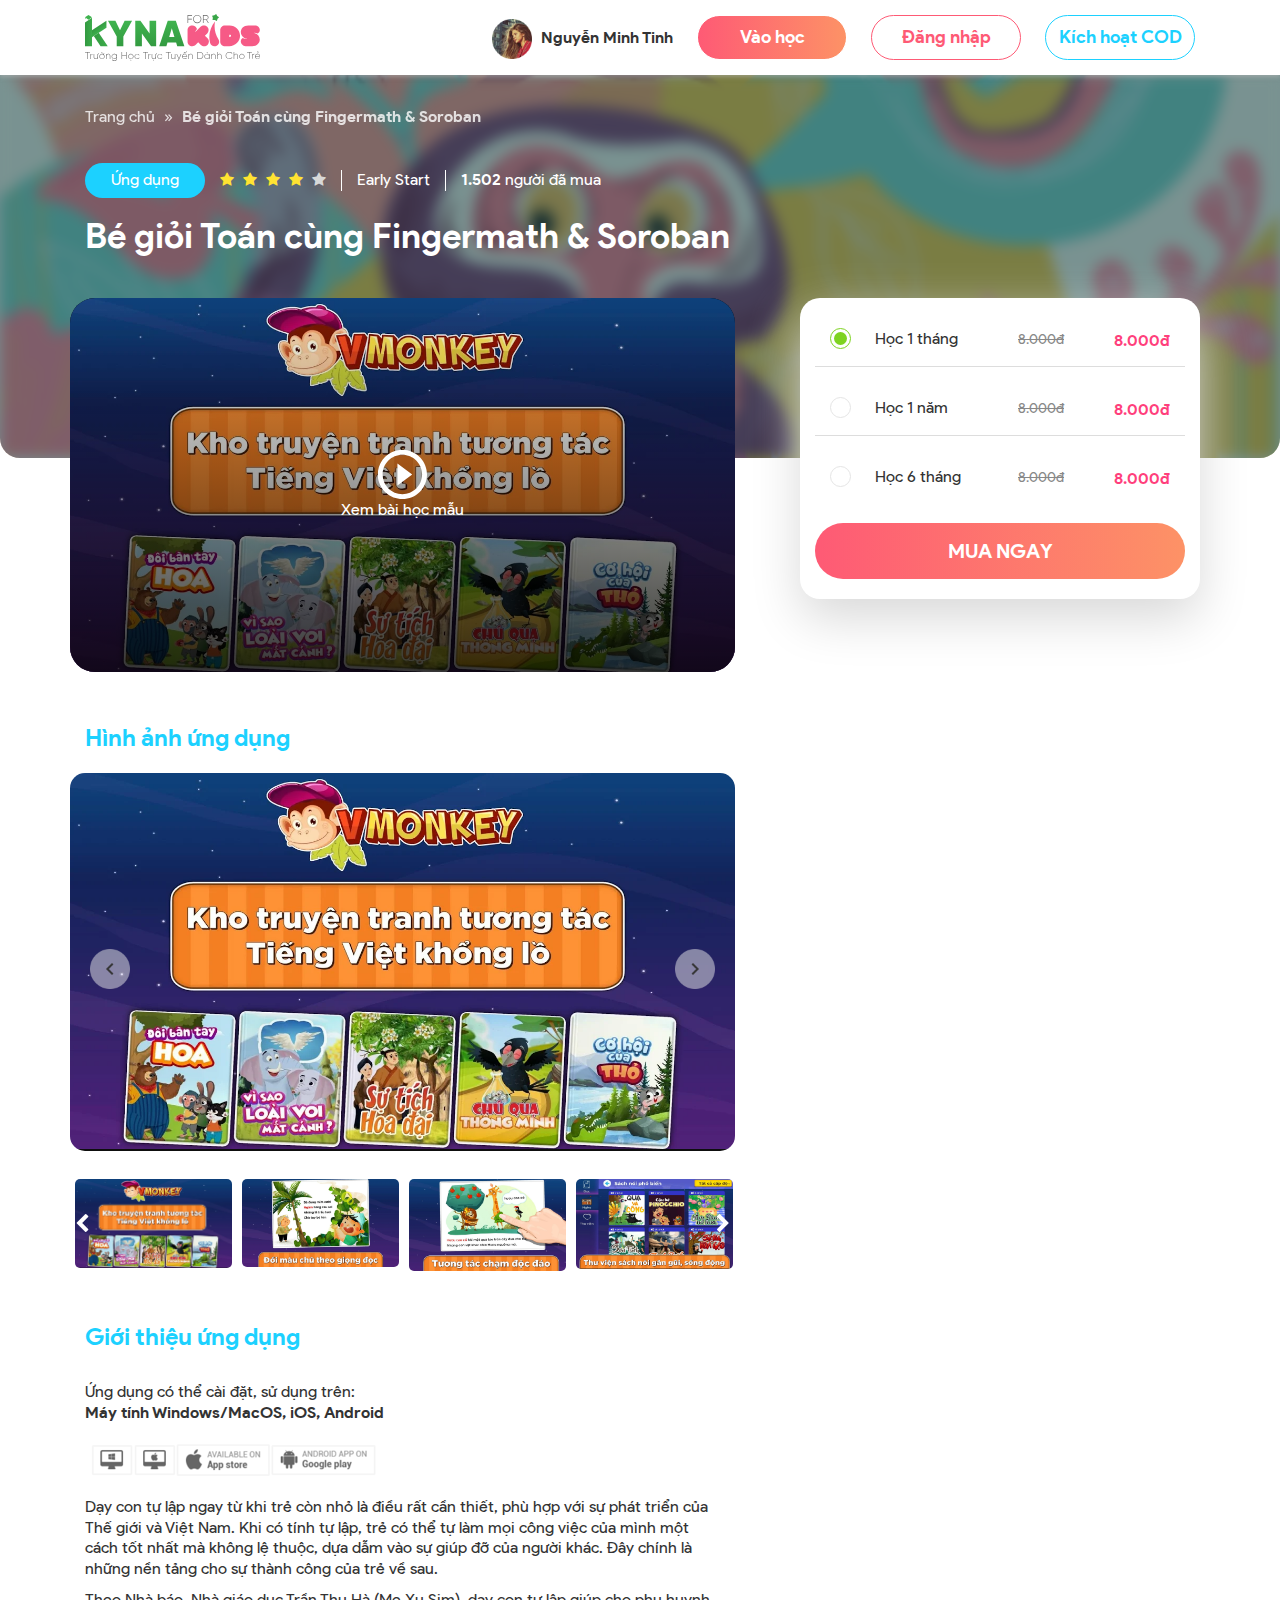
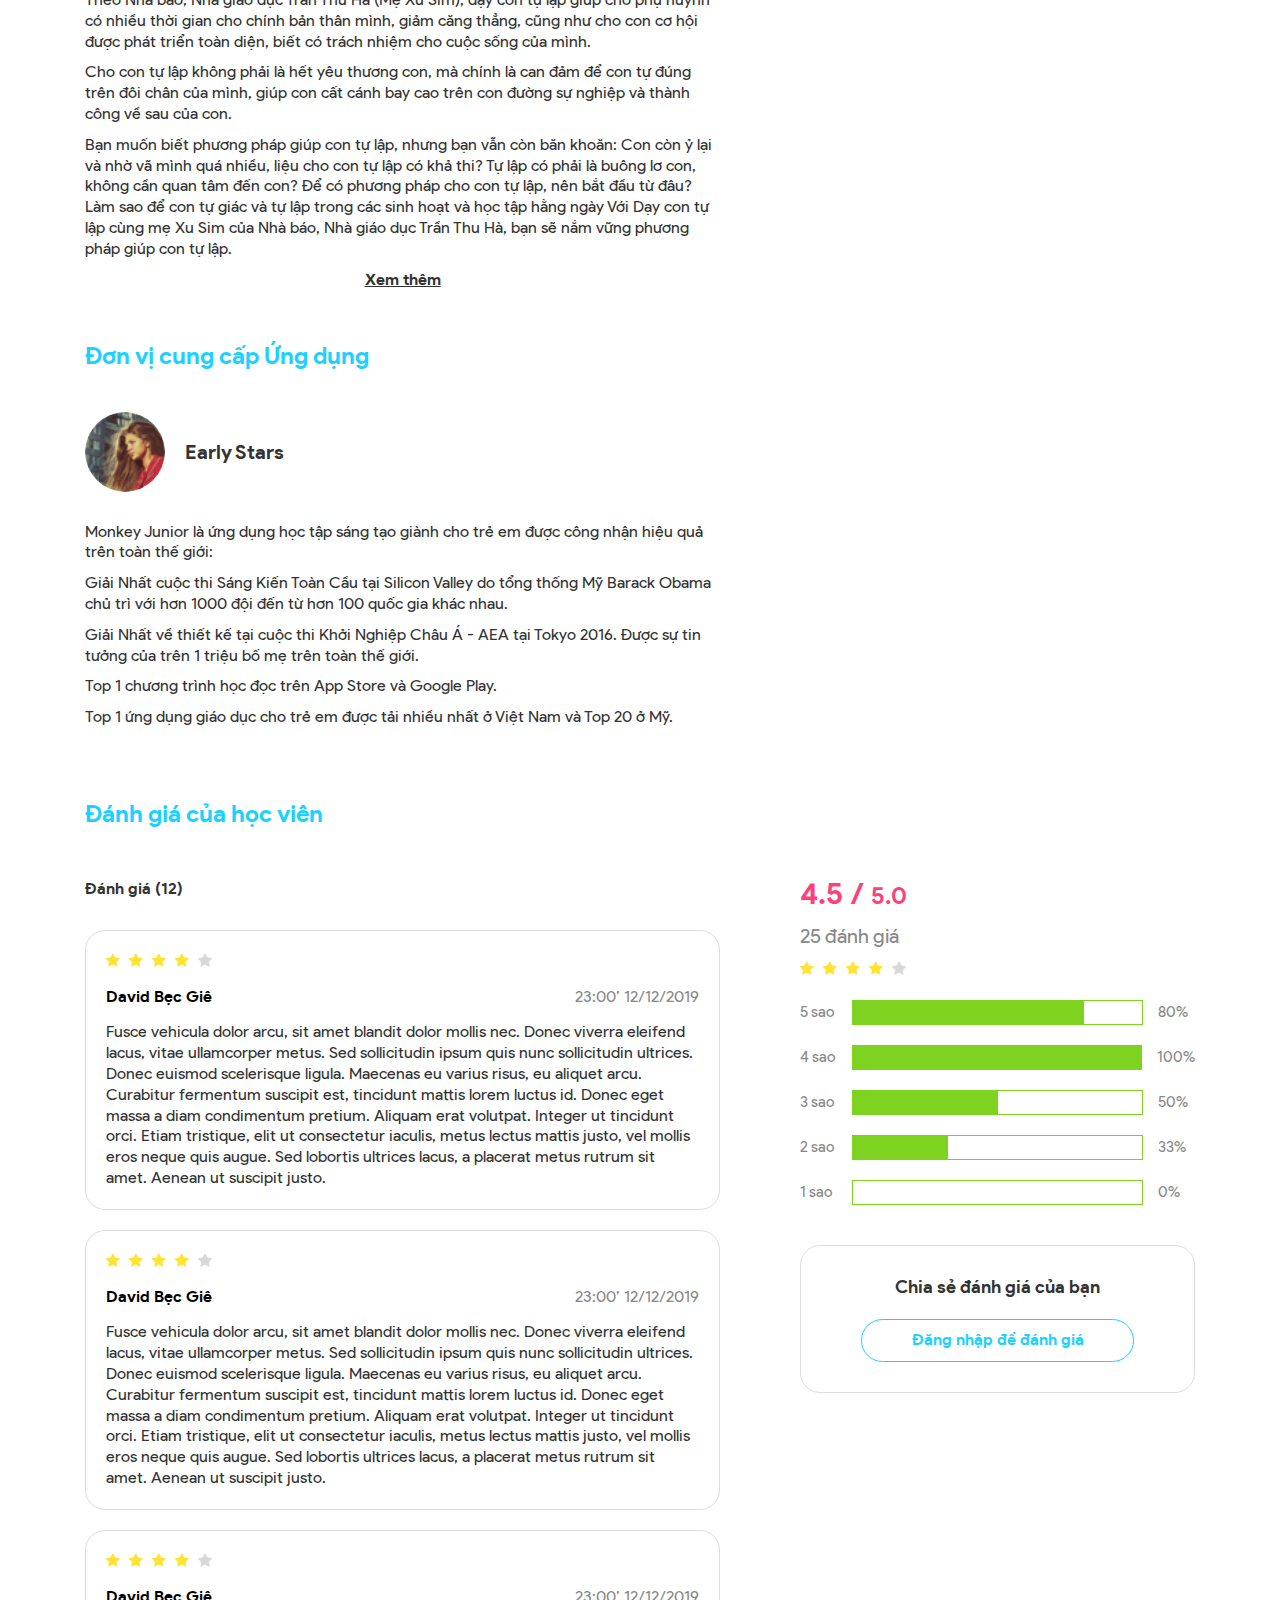
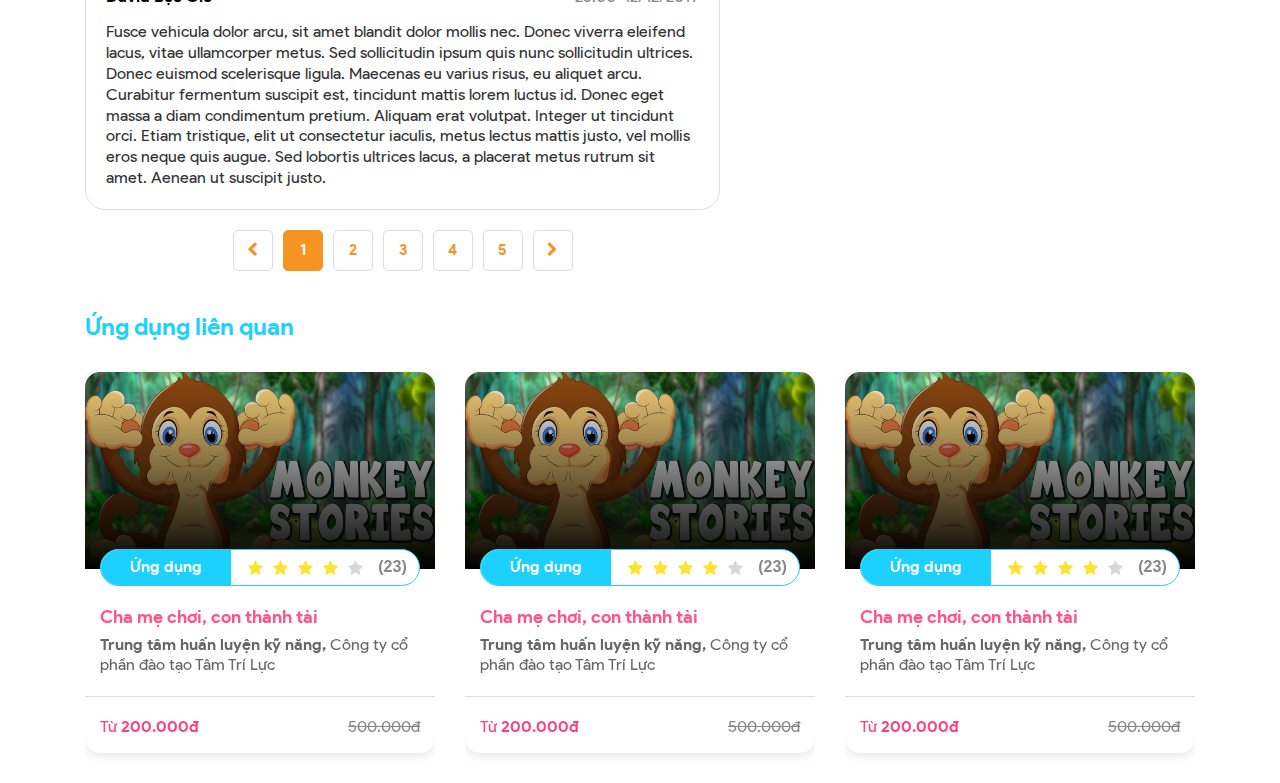
==== layout/shop-details.html @ 1cc9f903 "add project chame.kynaforkids.vn" ====
<!DOCTYPE html>
<html>
<head>
    <meta charset="UTF-8">
    <meta name="viewport" content="width=device-width, initial-scale=1.0">
    <title>Shop Details</title>
    <link rel="stylesheet" href="../css/bootstrap.min.css">
    <link rel="stylesheet" href="../css/font-awesome.css">
    <link rel="stylesheet" href="../css/slick.css">
    <link rel="stylesheet" href="../css/main.css">
</head>

<body>
    <header id="header">
        <div class="container">
            <div class="wrapper">
                <div class="logo">
                    <a href="/" class="d-inline-block">
                        <img class="img-fluid" src="../images/logo.svg" alt="">
                    </a>
                    <div class="lines control-menu-mb d-sm-none">
                        <div class="d-inline-block text">Tuỳ chọn</div>
                        <div>
                            <span class="lines__first"></span>
                            <span class="lines__second"></span>
                            <span class="lines__last"></span>
                        </div>
                    </div>
                </div>
                <div class="menu">
                    <ul>
                        <li>
                            <img style="margin-right: 5px;width: 40px" class="d-inline-block" src="../images/avatar.png" alt="">
                            <span style="font-weight: 700;">Nguyễn Minh Tinh</span>
                        </li>
                        <li>
                            <a class="register-btn" href="#"><img class="d-lg-none" src="../images/icon-vao-hoc.svg" alt="">Vào học</a>
                        </li>
                        <li>
                            <a class="login-btn" href="#"><img class="d-lg-none" src="../images/key.svg" alt="">Đăng nhập</a>
                        </li>
                        <li>
                            <a class="active-btn" href="#"><img class="d-lg-none" src="../images/log-in.svg" alt="">Kích hoạt COD</a>
                        </li>
                    </ul>
                </div>
            </div>
        </div>
    </header>
    <main id="shop-details-page">
        <section id="banner">
            <img class="img-fluid w-100 img-banner d-none d-lg-block" src="../images/monkey-banner.png" alt="">
            <div class="container">
                <div class="breadcrumb-line">
                    <a href="/">Trang chủ</a>
                    <span class="icon">»</span>
                    <b>Bé giỏi Toán cùng Fingermath & Soroban</b>
                </div>
                <div class="name d-none d-lg-flex">
                    <div class="tag">Ứng dụng</div>
                    <div class="stars">
                        <i class="fa fa-star" aria-hidden="true"></i>
                        <i class="fa fa-star" aria-hidden="true"></i>
                        <i class="fa fa-star" aria-hidden="true"></i>
                        <i class="fa fa-star" aria-hidden="true"></i>
                        <i class="fa fa-star disable-active" aria-hidden="true"></i>
                    </div>
                    <span class="author">Early Start</span>
                    <span class="amount-buy"><b>1.502</b> người đã mua</span>

                </div>
                <h1 class="d-none d-lg-block">Bé giỏi Toán cùng Fingermath & Soroban</h1>
            </div>
        </section>
        <section id="video">
            <div class="container">
                <div class="row">
                    <div class="col-lg-6 col-xl-7">
                        <div class="video">
                            <div class="wrapper-video">
                                <a class="link-video" href="https://www.youtube.com/embed/fdUUS9_5-eM?ecver=2&autoplay=1">
                                    <span class="wrapper-button">
                                        <img style="width: 50px;" src="../images/icon-play-yotube.svg" alt="">
                                        <span style="width: 100%;display: block">Xem bài học mẫu</span>
                                    </span>
                                    <span class="img">
                                        <img class="img-thumb img-fluid w-100" src="../images/slider-1.png" alt="">
                                    </span>
                                </a>
                                <div class="show-video"></div>
                            </div>
                            <div class="description d-lg-none">
                                <div class="stars">
                                    <i class="fa fa-star" aria-hidden="true"></i>
                                    <i class="fa fa-star" aria-hidden="true"></i>
                                    <i class="fa fa-star" aria-hidden="true"></i>
                                    <i class="fa fa-star" aria-hidden="true"></i>
                                    <i class="fa fa-star disable-active" aria-hidden="true"></i>
                                </div>
                                <span class="author">Early Start</span>
                                <span style="color: #333333;"><b>1.502</b> người đã mua</span>
                                <h1>Kể chuyện tương tác - VNMonkey</h1>

                            </div>
                        </div>
                    </div>
                    <div class="col-lg-6 col-xl-5">
                        <div class="box-buy-course">
                            <div class="tag d-none d-lg-block">
                                <span class="text">Ứng dụng</span>
                                <span class="amount-buy"><b>1.502</b> người đã mua</span>
                            </div>
                            <h3 class="d-none d-lg-block">Bé giỏi Toán cùng Fingermath & Soroban</h3>
                            <form class="form">
                                <div class="d-lg-none control-show-list-package">
                                    <span>Chọn thời hạn học</span>
                                    <i class="fa fa-chevron-up" aria-hidden="true"></i>
                                </div>
                                <ul>
                                    <li class="is-selected">
                                        <div>
                                            <input type="radio" name="time" id="one-month" checked>
                                            <label for="one-month">Học 1 tháng</label>
                                        </div>
                                        <div class="price">
                                            <div class="origin-price">8.000đ</div>
                                            <div class="promotion-price">8.000đ</div>
                                        </div>
                                    </li>
                                    <li>
                                        <div>
                                            <input type="radio" name="time" id="one-year">
                                            <label for="one-year">Học 1 năm</label>
                                        </div>
                                        <div class="price">
                                            <div class="origin-price">8.000đ</div>
                                            <div class="promotion-price">8.000đ</div>
                                        </div>
                                    </li>
                                    <li>
                                        <div>
                                            <input type="radio" name="time" id="six-month">
                                            <label for="six-month">Học 6 tháng</label>
                                        </div>
                                        <div class="price">
                                            <div class="origin-price">8.000đ</div>
                                            <div class="promotion-price">8.000đ</div>
                                        </div>
                                    </li>
                                </ul>
                                <button>MUA NGAY</button>
                            </form>
                        </div>
                    </div>
                </div>
            </div>
        </section>
        <section class="d-lg-none" id="just-mobile">
            <ul class="d-none">
                <li class="is-selected">
                    <div>
                        <label for="one-month">Học 1 tháng</label>
                    </div>
                    <div class="price">
                        <div class="origin-price">8.000đ</div>
                        <div class="promotion-price">8.000đ</div>
                    </div>
                </li>
                <li>
                    <div>
                        <label for="one-year">Học 1 năm</label>
                    </div>
                    <div class="price">
                        <div class="origin-price">8.000đ</div>
                        <div class="promotion-price">8.000đ</div>
                    </div>
                </li>
                <li>
                    <div>
                        <label for="six-month">Học 6 tháng</label>
                    </div>
                    <div class="price">
                        <div class="origin-price">8.000đ</div>
                        <div class="promotion-price">8.000đ</div>
                    </div>
                </li>
            </ul>
            <form class="form">
                <ul>
                    <li class="is-selected">
                        <div>
                            <input type="radio" name="time" id="one-month-mb" checked>
                            <label for="one-month-mb">Học 1 tháng</label>
                        </div>
                        <div class="price">
                            <div class="origin-price">8.000đ</div>
                            <div class="promotion-price">8.000đ</div>
                        </div>
                    </li>
                    <li>
                        <div>
                            <input type="radio" name="time" id="one-year-mb">
                            <label for="one-year-mb">Học 1 năm</label>
                        </div>
                        <div class="price">
                            <div class="origin-price">8.000đ</div>
                            <div class="promotion-price">8.000đ</div>
                        </div>
                    </li>
                    <li>
                        <div>
                            <input type="radio" name="time" id="six-month-mb">
                            <label for="six-month-mb">Học 6 tháng</label>
                        </div>
                        <div class="price">
                            <div class="origin-price">8.000đ</div>
                            <div class="promotion-price">8.000đ</div>
                        </div>
                    </li>
                </ul>
            </form>
        </section>
        <section id="slider-images">
            <div class="container">
                <div class="row">
                    <div class="col-lg-6 col-xl-7">
                        <h4>Hình ảnh ứng dụng</h4>
                        <div class="slider-large-images">
                            <div class="item"><img class="img-fluid" src="../images/slider-1.png" alt=""></div>
                            <div class="item"><img class="img-fluid" src="../images/slider-2.png" alt=""></div>
                            <div class="item"><img class="img-fluid" src="../images/slider-3.png" alt=""></div>
                            <div class="item"><img class="img-fluid" src="../images/slider-4.png" alt=""></div>
                            <div class="item"><img class="img-fluid" src="../images/slider-5.png" alt=""></div>
                        </div>
                        <div class="slider-small-images">
                            <div class="item"><img class="img-fluid" src="../images/slider-1.png" alt=""></div>
                            <div class="item"><img class="img-fluid" src="../images/slider-2.png" alt=""></div>
                            <div class="item"><img class="img-fluid" src="../images/slider-3.png" alt=""></div>
                            <div class="item"><img class="img-fluid" src="../images/slider-4.png" alt=""></div>
                            <div class="item"><img class="img-fluid" src="../images/slider-5.png" alt=""></div>
                        </div>
                        </div>
                    </div>
                </div>
            </div>
        </section>

        <section id="intro">
            <div class="container">
                <div class="row">
                    <div class="col-lg-6 col-xl-7">
                        <h4>Giới thiệu ứng dụng</h4>
                        <div class="devices">
                            <p>
                                Ứng dụng có thể cài đặt, sử dụng trên: <br>
                                <b>Máy tính Windows/MacOS, iOS, Android</b>
                            </p>
                            <div class="img">
                                <img class="img-fluid" src="../images/ios-android.png" alt="">
                            </div>
                        </div>
                        <div class="description">
                            <p>Dạy con tự lập ngay từ khi trẻ còn nhỏ là điều rất cần thiết, phù hợp với sự phát triển của Thế giới và Việt Nam. Khi có tính tự lập, trẻ có thể tự làm mọi công việc của mình một cách tốt nhất mà không lệ thuộc, dựa dẫm vào sự giúp đỡ của người khác. Đây chính là những nền tảng cho sự thành công của trẻ về sau.</p>
                            <p>Theo Nhà báo, Nhà giáo dục Trần Thu Hà (Mẹ Xu Sim), dạy con tự lập giúp cho phụ huynh có nhiều thời gian cho chính bản thân mình, giảm căng thẳng, cũng như cho con cơ hội được phát triển toàn diện, biết có trách nhiệm cho cuộc sống của mình.</p>
                            <p>Cho con tự lập không phải là hết yêu thương con, mà chính là can đảm để con tự đúng trên đôi chân của mình, giúp con cất cánh bay cao trên con đường sự nghiệp và thành công về sau của con.</p>
                            <p>
                                Bạn muốn biết phương pháp giúp con tự lập, nhưng bạn vẫn còn băn khoăn:
                                Con còn ỷ lại và nhờ vã mình quá nhiều, liệu cho con tự lập có khả thi?
                                Tự lập có phải là buông lơ con, không cần quan tâm đến con?
                                Để có phương pháp cho con tự lập, nên bắt đầu từ đâu?
                                Làm sao để con tự giác và tự lập trong các sinh hoạt và học tập hằng ngày
                                Với Dạy con tự lập cùng mẹ Xu Sim của Nhà báo, Nhà giáo dục Trần Thu Hà, bạn sẽ nắm vững phương pháp giúp con tự lập.
                            </p>
                            <div class="text-center"><a href="javascript:">Xem thêm</a></div>
                        </div>
                    </div>
                </div>
            </div>
        </section>
        <section id="info-teacher">
            <div class="container">
                <div class="row">
                    <div class="col-lg-6 col-xl-7">
                        <h4>Đơn vị cung cấp Ứng dụng</h4>
                        <div class="wrapper">
                            <div class="img"><img src="../images/avatar.png" alt=""></div>
                            <span>Early Stars</span>
                        </div>
                        <div class="wrapper-des">
                            <p>Monkey Junior là ứng dụng học tập sáng tạo giành cho trẻ em được công nhận hiệu quả trên toàn thế giới:</p>
                            <p>Giải Nhất cuộc thi Sáng Kiến Toàn Cầu tại Silicon Valley do tổng thống Mỹ Barack Obama chủ trì với hơn 1000 đội đến từ hơn 100 quốc gia khác nhau.</p>
                            <p>Giải Nhất về thiết kế tại cuộc thi Khởi Nghiệp Châu Á - AEA tại Tokyo 2016. Được sự tin tưởng của trên 1 triệu bố mẹ trên toàn thế giới.</p>
                            <p>Top 1 chương trình học đọc trên App Store và Google Play.</p>
                            <p>Top 1 ứng dụng giáo dục cho trẻ em được tải nhiều nhất ở Việt Nam và Top 20 ở Mỹ.</p>
                        </div>
                        <div class="text-center d-lg-none"><a href="javascript:">Xem thêm</a></div>
                    </div>
                </div>
            </div>
        </section>
        <section id="comment">
            <div class="container">
                <h4>Đánh giá của học viên <span style="font-weight: 400;" class="d-lg-none">(25 lượt)</span></h4>
                <div class="row">
                    <div class="col-lg-6 col-xl-7">
                        <div class="right">
                            <h5>Đánh giá (12)</h5>
                            <ul class="list-comments">
                                <li>
                                    <div class="stars">
                                        <i class="fa fa-star" aria-hidden="true"></i>
                                        <i class="fa fa-star" aria-hidden="true"></i>
                                        <i class="fa fa-star" aria-hidden="true"></i>
                                        <i class="fa fa-star" aria-hidden="true"></i>
                                        <i class="fa fa-star disable-active" aria-hidden="true"></i>
                                    </div>
                                    <div class="name-date">
                                        <span class="name">David Bẹc Giê</span>
                                        <span class="date">23:00’ 12/12/2019</span>
                                    </div>
                                    <p>Fusce vehicula dolor arcu, sit amet blandit dolor mollis nec. Donec viverra eleifend lacus, vitae ullamcorper metus. Sed sollicitudin ipsum quis nunc sollicitudin ultrices. Donec euismod scelerisque ligula. Maecenas eu varius risus, eu aliquet arcu. Curabitur fermentum suscipit est, tincidunt mattis lorem luctus id. Donec eget massa a diam condimentum pretium. Aliquam erat volutpat. Integer ut tincidunt orci. Etiam tristique, elit ut consectetur iaculis, metus lectus mattis justo, vel mollis eros neque quis augue. Sed lobortis ultrices lacus, a placerat metus rutrum sit amet. Aenean ut suscipit justo.</p>
                                </li>
                                <li>
                                    <div class="stars">
                                        <i class="fa fa-star" aria-hidden="true"></i>
                                        <i class="fa fa-star" aria-hidden="true"></i>
                                        <i class="fa fa-star" aria-hidden="true"></i>
                                        <i class="fa fa-star" aria-hidden="true"></i>
                                        <i class="fa fa-star disable-active" aria-hidden="true"></i>
                                    </div>
                                    <div class="name-date">
                                        <span class="name">David Bẹc Giê</span>
                                        <span class="date">23:00’ 12/12/2019</span>
                                    </div>
                                    <p>Fusce vehicula dolor arcu, sit amet blandit dolor mollis nec. Donec viverra eleifend lacus, vitae ullamcorper metus. Sed sollicitudin ipsum quis nunc sollicitudin ultrices. Donec euismod scelerisque ligula. Maecenas eu varius risus, eu aliquet arcu. Curabitur fermentum suscipit est, tincidunt mattis lorem luctus id. Donec eget massa a diam condimentum pretium. Aliquam erat volutpat. Integer ut tincidunt orci. Etiam tristique, elit ut consectetur iaculis, metus lectus mattis justo, vel mollis eros neque quis augue. Sed lobortis ultrices lacus, a placerat metus rutrum sit amet. Aenean ut suscipit justo.</p>
                                </li>
                                <li>
                                    <div class="stars">
                                        <i class="fa fa-star" aria-hidden="true"></i>
                                        <i class="fa fa-star" aria-hidden="true"></i>
                                        <i class="fa fa-star" aria-hidden="true"></i>
                                        <i class="fa fa-star" aria-hidden="true"></i>
                                        <i class="fa fa-star disable-active" aria-hidden="true"></i>
                                    </div>
                                    <div class="name-date">
                                        <span class="name">David Bẹc Giê</span>
                                        <span class="date">23:00’ 12/12/2019</span>
                                    </div>
                                    <p>Fusce vehicula dolor arcu, sit amet blandit dolor mollis nec. Donec viverra eleifend lacus, vitae ullamcorper metus. Sed sollicitudin ipsum quis nunc sollicitudin ultrices. Donec euismod scelerisque ligula. Maecenas eu varius risus, eu aliquet arcu. Curabitur fermentum suscipit est, tincidunt mattis lorem luctus id. Donec eget massa a diam condimentum pretium. Aliquam erat volutpat. Integer ut tincidunt orci. Etiam tristique, elit ut consectetur iaculis, metus lectus mattis justo, vel mollis eros neque quis augue. Sed lobortis ultrices lacus, a placerat metus rutrum sit amet. Aenean ut suscipit justo.</p>
                                </li>
                            </ul>
                            <div class="pagination-line">
                                <ul>
                                    <li><a href="#"><i class="fa fa-chevron-left" aria-hidden="true"></i></a></li>
                                    <li class="active"><a href="#">1</a></li>
                                    <li><a href="#">2</a></li>
                                    <li><a href="#">3</a></li>
                                    <li><a href="#">4</a></li>
                                    <li><a href="#">5</a></li>
                                    <li><a href="#"><i class="fa fa-chevron-right" aria-hidden="true"></i></a></li>
                                </ul>
                            </div>
                        </div>
                    </div>
                    <div class="col-lg-6 col-xl-5">
                        <div class="left">
                            <div class="wrapper-flex">
                                <div class="wrapper">
                                    <div class="point">4.5 / <span>5.0</span></div>
                                    <div class="amount d-none d-lg-block">25 đánh giá</div>
                                    <div class="stars">
                                        <i class="fa fa-star" aria-hidden="true"></i>
                                        <i class="fa fa-star" aria-hidden="true"></i>
                                        <i class="fa fa-star" aria-hidden="true"></i>
                                        <i class="fa fa-star" aria-hidden="true"></i>
                                        <i class="fa fa-star disable-active" aria-hidden="true"></i>
                                    </div>
                                </div>
                                <ul class="list-rates">
                                    <li>
                                        <span>5 sao</span>
                                        <span><span style="width: 80%;"></span></span>
                                        <span>80%</span>
                                    </li>
                                    <li>
                                        <span>4 sao</span>
                                        <span><span style="width: 100%;"></span></span>
                                        <span>100%</span>
                                    </li>
                                    <li>
                                        <span>3 sao</span>
                                        <span><span style="width: 50%;"></span></span>
                                        <span>50%</span>
                                    </li>
                                    <li>
                                        <span>2 sao</span>
                                        <span><span style="width: 33%;"></span></span>
                                        <span>33%</span>
                                    </li>
                                    <li>
                                        <span>1 sao</span>
                                        <span><span style="width: 0%;"></span></span>
                                        <span>0%</span>
                                    </li>
                                </ul>
                            </div>
                            <div class="share-comment">
                                <h5>Chia sẻ đánh giá của bạn</h5>
                                <a href="#">Đăng nhập để đánh giá</a>
                            </div>
                        </div>
                    </div>
                </div>
            </div>
        </section>
        <section id="relevant-app">
            <div class="container">
                <h4>Ứng dụng liên quan</h4>
                <div class="row course-row">
                    <div class="col-sm-6 col-lg-4">
                        <div class="course-item">
                            <!--<a href="#"></a>-->
                            <div class="wrapper">
                                <div class="img">
                                    <img class="img-fluid" src="../images/thumb-course.jpg" alt="">
                                </div>
                                <div class="wrapper-mb-style">
                                    <div class="tag-rating">
                                        <span class="tag">Ứng dụng</span>
                                        <div class="rating">
                                            <div class="stars">
                                                <i class="fa fa-star" aria-hidden="true"></i>
                                                <i class="fa fa-star" aria-hidden="true"></i>
                                                <i class="fa fa-star" aria-hidden="true"></i>
                                                <i class="fa fa-star" aria-hidden="true"></i>
                                                <i class="fa fa-star disable-active" aria-hidden="true"></i>
                                            </div>
                                            <span class="amount">(23)</span>
                                        </div>
                                    </div>
                                    <h3 class="d-lg-none">Cha mẹ chơi, con thành tài</h3>
                                </div>
                            </div>
                            <div class="info">
                                <h3 class="d-none d-lg-block">Cha mẹ chơi, con thành tài</h3>
                                <p><b>Trung tâm huấn luyện kỹ năng,</b> Công ty cổ phần đào tạo Tâm Trí Lực </p>
                                <div class="price d-none d-lg-flex">
                                    <span class="promotion-price">Từ <b>200.000đ</b></span>
                                    <span class="origin-price">500.000đ</span>
                                </div>
                            </div>
                            <div class="price d-lg-none">
                                <span class="promotion-price">Từ <b>200.000đ</b></span>
                                <span class="origin-price">500.000đ</span>
                            </div>
                        </div>
                    </div>
                    <div class="col-sm-6 col-lg-4">
                        <div class="course-item">
                            <!--<a href="#"></a>-->
                            <div class="wrapper">
                                <div class="img">
                                    <img class="img-fluid" src="../images/thumb-course.jpg" alt="">
                                </div>
                                <div class="wrapper-mb-style">
                                    <div class="tag-rating">
                                        <span class="tag">Ứng dụng</span>
                                        <div class="rating">
                                            <div class="stars">
                                                <i class="fa fa-star" aria-hidden="true"></i>
                                                <i class="fa fa-star" aria-hidden="true"></i>
                                                <i class="fa fa-star" aria-hidden="true"></i>
                                                <i class="fa fa-star" aria-hidden="true"></i>
                                                <i class="fa fa-star disable-active" aria-hidden="true"></i>
                                            </div>
                                            <span class="amount">(23)</span>
                                        </div>
                                    </div>
                                    <h3 class="d-lg-none">Cha mẹ chơi, con thành tài</h3>
                                </div>
                            </div>
                            <div class="info">
                                <h3 class="d-none d-lg-block">Cha mẹ chơi, con thành tài</h3>
                                <p><b>Trung tâm huấn luyện kỹ năng,</b> Công ty cổ phần đào tạo Tâm Trí Lực </p>
                                <div class="price d-none d-lg-flex">
                                    <span class="promotion-price">Từ <b>200.000đ</b></span>
                                    <span class="origin-price">500.000đ</span>
                                </div>
                            </div>
                            <div class="price d-lg-none">
                                <span class="promotion-price">Từ <b>200.000đ</b></span>
                                <span class="origin-price">500.000đ</span>
                            </div>
                        </div>
                    </div>
                    <div class="col-sm-6 col-lg-4">
                        <div class="course-item">
                            <!--<a href="#"></a>-->
                            <div class="wrapper">
                                <div class="img">
                                    <img class="img-fluid" src="../images/thumb-course.jpg" alt="">
                                </div>
                                <div class="wrapper-mb-style">
                                    <div class="tag-rating">
                                        <span class="tag">Ứng dụng</span>
                                        <div class="rating">
                                            <div class="stars">
                                                <i class="fa fa-star" aria-hidden="true"></i>
                                                <i class="fa fa-star" aria-hidden="true"></i>
                                                <i class="fa fa-star" aria-hidden="true"></i>
                                                <i class="fa fa-star" aria-hidden="true"></i>
                                                <i class="fa fa-star disable-active" aria-hidden="true"></i>
                                            </div>
                                            <span class="amount">(23)</span>
                                        </div>
                                    </div>
                                    <h3 class="d-lg-none">Cha mẹ chơi, con thành tài</h3>
                                </div>
                            </div>
                            <div class="info">
                                <h3 class="d-none d-lg-block">Cha mẹ chơi, con thành tài</h3>
                                <p><b>Trung tâm huấn luyện kỹ năng,</b> Công ty cổ phần đào tạo Tâm Trí Lực </p>
                                <div class="price d-none d-lg-flex">
                                    <span class="promotion-price">Từ <b>200.000đ</b></span>
                                    <span class="origin-price">500.000đ</span>
                                </div>
                            </div>
                            <div class="price d-lg-none">
                                <span class="promotion-price">Từ <b>200.000đ</b></span>
                                <span class="origin-price">500.000đ</span>
                            </div>
                        </div>
                    </div>
                </div>
            </div>
        </section>

    </main>
    <footer id="footer"></footer>

    <script src="../js/jquery-3.3.1.min.js"></script>
    <script src="../js/popper.min.js"></script>
    <script src="../js/bootstrap.min.js"></script>
    <script src="../js/slick.min.js"></script>
    <script src="../js/main.js"></script>
    <script>
        $('.slider-large-images').slick({
            slidesToShow : 1,
            mobileFirst : true,
            arrows : false,
            prevArrow:`<button type='button' class='slick-prev'><img src='../images/arrow-left.png' alt=''></button>`,
            nextArrow:`<button type='button' class='slick-next'><img src='../images/arrow-right.png' alt=''></button>`,
            responsive : [
                {
                    breakpoint: 992,
                    settings :{
                        arrows : true
                    }
                }
            ]

        });
        $('.slider-small-images').slick({
            slidesToShow: 2,
            centerMode: true,
            centerPadding: '40px',
            mobileFirst : true,
            prevArrow:`<button type='button' class='slick-prev'><i class="fa fa-chevron-left" aria-hidden="true"></i></button>`,
            nextArrow:`<button type='button' class='slick-next'><i class="fa fa-chevron-right" aria-hidden="true"></i></button>`,
            responsive : [
                {
                    breakpoint: 992,
                    settings: {
                        slidesToShow : 4,
                        centerMode: false
                    }
                }
            ]
        });
    </script>
    <script>
        $('input[type="radio"]').on('click change', function() {
            if ($('input[name=time]:checked').length > 0) {
                $('#shop-details-page #video .box-buy-course .form ul li').removeClass('is-selected');
                $(this).parent().parent().addClass('is-selected');
            }
        });
    </script>
    <script>
        $(window).scroll(function(){
            let pos_slider_images = $('#slider-images').offset().top;
            let pos_body = window.pageYOffset;
            let h_form = $('.box-buy-course').outerHeight();
            let pos_comment = $('#comment').offset().top;
            if(pos_body > pos_slider_images && pos_body < (pos_comment - h_form)){
                $('.box-buy-course').addClass('is-fixed');
            }else {
                $('.box-buy-course').removeClass('is-fixed');
            }
        })
    </script>
    <script>
        $('.slider-small-images .slick-slide img').on('click', function(){
           let srcImage = $(this).attr('src');
           console.log(srcImage);
           $('.slider-large-images .slick-slide.slick-active img').attr('src', srcImage);
        });
    </script>
    <script>
        $('.slider-large-images .slick-next').on('click', function(){
            $('.slider-small-images .slick-next').trigger('click');
        })
        $('.slider-large-images .slick-prev').on('click', function(){
            $('.slider-small-images .slick-prev').trigger('click');
        })
    </script>
    <script>
        if (window.matchMedia('(max-width: 991px)').matches){
            $('.control-show-list-package').on('click', function(){
                $(this).toggleClass('is-showed');
                $('#shop-details-page #video .box-buy-course .form ul').slideToggle();
            })
        }
    </script>
    <script>
        $('#relevant-app .col-sm-6').slick({
            slidesToShow: 1,
        });
    </script>


</body>

</html>
---- css/main.css ----
#header {
  height: 75px;
  display: flex;
  align-items: center;
  background: #ffffff;
  box-shadow: 0 2px 4px 0 rgba(188, 188, 188, 0.5);
  position: fixed;
  top: 0;
  left: 0;
  z-index: 9;
  width: 100%; }
  #header.is-show-menu .logo {
    position: relative; }
    #header.is-show-menu .logo a {
      opacity: 0;
      visibility: hidden; }
    #header.is-show-menu .logo .control-menu-mb {
      position: absolute;
      left: 0;
      top: 50%;
      transform: translateY(-50%); }
      #header.is-show-menu .logo .control-menu-mb .lines__second {
        display: none; }
      #header.is-show-menu .logo .control-menu-mb .lines__first {
        transform: rotate(45deg); }
      #header.is-show-menu .logo .control-menu-mb .lines__last {
        transform: rotate(-45deg);
        position: relative;
        top: -3px; }
      #header.is-show-menu .logo .control-menu-mb .text {
        display: none !important; }
  #header.is-show-menu .menu {
    right: 0 !important; }
  @media (min-width: 768px) {
    #header .wrapper {
      display: flex;
      justify-content: space-between;
      align-items: center; } }
  #header .wrapper .logo {
    display: flex;
    justify-content: space-between;
    align-items: center; }
    #header .wrapper .logo a img {
      width: 125px; }
      @media (min-width: 992px) {
        #header .wrapper .logo a img {
          width: 175px; } }
  #header .wrapper .menu {
    box-shadow: 0 2px 8px 0 rgba(0, 0, 0, 0.5);
    position: fixed;
    top: 0;
    right: -100%;
    width: calc(100% - 60px);
    height: 100%;
    z-index: 2;
    background: #ffffff;
    padding: 20px;
    transition: all .5s ease; }
    @media (min-width: 768px) {
      #header .wrapper .menu {
        position: static;
        height: initial;
        width: initial;
        box-shadow: none;
        padding: 0; } }
    #header .wrapper .menu ul li {
      margin-bottom: 20px; }
      @media (min-width: 768px) {
        #header .wrapper .menu ul li {
          display: inline-block;
          margin: 0 5px;
          padding: 0 !important;
          border: none !important; } }
      @media (min-width: 992px) {
        #header .wrapper .menu ul li {
          margin: 0 0 0 20px; } }
      #header .wrapper .menu ul li:first-child {
        border-bottom: 1px solid #dddddd;
        padding-bottom: 20px; }
      #header .wrapper .menu ul li a {
        display: inline-block;
        font-size: 16px;
        color: #333333; }
        @media (min-width: 768px) {
          #header .wrapper .menu ul li a {
            width: 150px;
            text-align: center;
            border: 1px solid;
            padding: 10px 0;
            border-radius: 25px;
            font-weight: 700;
            font-size: 18px; }
            #header .wrapper .menu ul li a.register-btn {
              background-image: linear-gradient(to right, #fe5a75, #fd9266);
              color: #ffffff; }
            #header .wrapper .menu ul li a.login-btn {
              border: solid 1px #fe5a75;
              color: #fe5a75; }
            #header .wrapper .menu ul li a.active-btn {
              border: solid 1px #1cd1ff;
              color: #1cd1ff; } }
        #header .wrapper .menu ul li a img {
          width: 20px;
          margin-right: 10px; }
          @media (min-width: 768px) {
            #header .wrapper .menu ul li a img {
              display: none; } }
  #header .lines {
    left: 0;
    top: 0;
    transform: translateY(0);
    transition: all .5s ease;
    display: flex; }
    #header .lines .text {
      margin-right: 10px; }
    #header .lines span {
      background: #E46586;
      width: 28px;
      height: 3px;
      display: block;
      transform: rotate(0deg);
      transition: all .5s ease; }
    #header .lines__second {
      margin: 5px 0; }

* {
  margin: 0;
  padding: 0; }

h1, h2, h3, h4, h5, h6, p {
  margin: 0;
  font-size: inherit;
  line-height: inherit;
  color: inherit;
  font-weight: inherit; }

input, textarea {
  border: 1px solid #333;
  padding: 10px 15px;
  -webkit-appearance: none;
  -moz-appearance: none;
  appearance: none; }
  input:focus, textarea:focus {
    border: 1px solid #3B5998;
    outline: none; }

textarea {
  resize: none; }

select {
  -webkit-appearance: none;
  -moz-appearance: none;
  appearance: none;
  -webkit-border-radius: 0;
  -moz-border-radius: 0;
  border-radius: 0; }
  select:focus {
    outline: none; }

body {
  font-family: 'SVN-ProductSans',sans-serif;
  font-weight: 400;
  line-height: 1.3;
  color: #333333;
  font-size: 14px; }
  @media (min-width: 992px) {
    body {
      font-size: 16px; } }

input[type=number]::-webkit-inner-spin-button,
input[type=number]::-webkit-outer-spin-button {
  -webkit-appearance: none; }

ul {
  padding: 0;
  margin: 0;
  list-style: none; }

button {
  cursor: pointer;
  transition: all .4s ease; }
  button:focus {
    outline: none; }

a {
  transition: all 0.5s ease; }
  a:hover {
    text-decoration: none; }

input:focus {
  outline: none; }

input[type="checkbox"] {
  -webkit-appearance: none;
  background: #fff;
  width: 20px;
  height: 20px;
  border: 1px solid #e5e5e5;
  position: relative;
  cursor: pointer;
  outline: none;
  border-radius: 5px; }

input[type="checkbox"]:after {
  content: '';
  width: 5px;
  height: 10px;
  border-bottom: 2px solid #fff;
  border-right: 2px solid #fff;
  position: absolute;
  left: 7px;
  top: 3px;
  opacity: 0;
  transform: rotate(45deg); }

input[type="checkbox"]:checked {
  outline: none;
  background: #7ed321; }

input[type="checkbox"]:checked:after {
  opacity: 1; }

input[type="radio"] {
  -webkit-appearance: none;
  background: #fff;
  width: 21px;
  height: 21px;
  border: 1px solid #e5e5e5;
  position: relative;
  cursor: pointer;
  outline: none;
  border-radius: 50%; }

input[type='radio']:checked {
  border-color: #7ed321; }

input[type="radio"]:after {
  content: '';
  width: 13px;
  height: 13px;
  background: #7ed321;
  position: absolute;
  left: 3px;
  top: 3px;
  opacity: 0;
  border-radius: 50%; }

input[type="radio"]:checked {
  outline: none;
  background: #fff; }

input[type="radio"]:checked:after {
  opacity: 1; }

.wrapper-video {
  position: relative;
  padding-bottom: 56.25%;
  height: 0;
  background: #000000; }
  .wrapper-video iframe {
    position: absolute;
    top: 0;
    left: 0;
    width: 100%;
    height: 100%; }

.slick-slide:focus {
  outline: none; }

@keyframes movement {
  0% {
    left: 0; }
  50% {
    left: -10px; }
  100% {
    left: 0; } }

.pagination-line ul {
  display: flex;
  justify-content: center; }
  .pagination-line ul li {
    margin-right: 10px; }
    .pagination-line ul li.disabled a {
      background: #ffffff !important;
      border-color: #dddddd !important;
      cursor: not-allowed; }
      .pagination-line ul li.disabled a i {
        color: #dddddd; }
    .pagination-line ul li:hover a {
      background: #f59423;
      color: #ffffff;
      border-color: #f59423; }
    .pagination-line ul li:last-child {
      margin-right: 0; }
    .pagination-line ul li.active a {
      color: #ffffff;
      background: #f59423;
      border-color: #f59423; }
    .pagination-line ul li a {
      width: 40px;
      display: inline-block;
      border-radius: 5px;
      border: solid 1px #dddddd;
      background-color: #ffffff;
      font-weight: 700;
      font-size: 15px;
      text-align: center;
      padding: 10px 0;
      color: #f59423; }

.course-item {
  border: 1px solid #dddddd;
  padding: 20px 15px 10px;
  border-radius: 15px;
  margin-bottom: 20px; }
  @media (min-width: 992px) {
    .course-item {
      padding: 0 0 10px;
      border: none;
      box-shadow: 0 2px 10px 0 rgba(202, 202, 202, 0.5);
      margin-bottom: 30px;
      position: relative; } }
  @media (min-width: 1200px) {
    .course-item.last-item .box-details {
      right: initial;
      left: calc(-100% - 20px); }
      .course-item.last-item .box-details:after {
        display: block;
        content: '';
        width: 0px;
        height: 0px;
        border-top: 10px solid transparent;
        border-bottom: 10px solid transparent;
        border-right: initial;
        border-left: 10px solid #ffffff;
        position: absolute;
        left: initial;
        right: -10px;
        top: 20px; }
    .course-item .box-details {
      width: 350px;
      background: #ffffff;
      box-shadow: 0 2px 19px 0 rgba(204, 204, 204, 0.5);
      padding: 30px 20px;
      margin-left: 10px;
      border-radius: 15px;
      position: absolute;
      right: calc(-100% - 10px);
      top: 0;
      z-index: 3;
      opacity: 0;
      visibility: hidden;
      transition: all .3s ease-in-out; }
      .course-item .box-details:after {
        display: block;
        content: '';
        width: 0px;
        height: 0px;
        border-top: 10px solid transparent;
        border-bottom: 10px solid transparent;
        border-right: 10px solid #ffffff;
        position: absolute;
        left: -10px;
        top: 20px; }
      .course-item .box-details h4 {
        color: #ff3f7c;
        font-size: 24px;
        font-weight: 700; }
      .course-item .box-details .name {
        margin: 10px 0; }
      .course-item .box-details .des {
        overflow: hidden;
        text-overflow: ellipsis;
        display: -webkit-box;
        -webkit-box-orient: vertical;
        -webkit-line-clamp: 4;
        max-height: 80px;
        line-height: 20px; }
      .course-item .box-details a {
        color: #333333;
        margin-top: 10px; }
      .course-item .box-details .price {
        display: flex;
        justify-content: space-between;
        align-items: center;
        margin: 20px 0 15px -20px;
        width: calc(100% + 40px);
        padding: 20px 20px 5px; }
        .course-item .box-details .price .promotion-price {
          color: #ff3f7c;
          font-size: 18px;
          font-weight: 700; }
        .course-item .box-details .price .origin-price {
          text-decoration: line-through;
          color: #888888; }
      .course-item .box-details button {
        border-radius: 22.5px;
        background-image: linear-gradient(to right, #fe5a75, #fd9266);
        width: 100%;
        font-weight: 700;
        font-size: 18px;
        color: #ffffff;
        padding: 12px 0 10px;
        border: none; }
    .course-item:hover .box-details {
      opacity: 1;
      visibility: visible; } }
  .course-item .link {
    position: absolute;
    left: 0;
    top: 0;
    width: 100%;
    height: 100%;
    z-index: 3; }
  .course-item .btn-hover {
    position: absolute;
    width: 100%;
    height: 100%;
    left: 0;
    top: 0;
    z-index: 3; }
  .course-item .wrapper {
    display: flex; }
    @media (min-width: 992px) {
      .course-item .wrapper {
        display: block; } }
    .course-item .wrapper .img {
      width: 100px;
      margin-right: 10px; }
      @media (min-width: 992px) {
        .course-item .wrapper .img {
          width: 100%;
          border-radius: 15px 15px 0 0;
          overflow: hidden;
          position: relative; }
          .course-item .wrapper .img:after {
            content: '';
            display: block;
            position: absolute;
            left: 0;
            top: 0;
            width: 100%;
            height: 100%;
            background-image: linear-gradient(to bottom, rgba(0, 0, 0, 0), #000000);
            z-index: 2; } }
      .course-item .wrapper .img img {
        border-radius: 5px; }
    .course-item .wrapper .wrapper-mb-style {
      width: calc(100% - 110px); }
      @media (min-width: 992px) {
        .course-item .wrapper .wrapper-mb-style {
          width: calc(100% - 30px);
          margin-left: 15px;
          margin-top: -20px;
          position: relative;
          z-index: 2; } }
    .course-item .wrapper .tag-rating {
      display: flex;
      align-items: center;
      justify-content: space-between; }
      @media (min-width: 992px) {
        .course-item .wrapper .tag-rating {
          background: #fff;
          border-radius: 23px;
          justify-content: space-between;
          align-items: center;
          overflow: hidden;
          border: 1px solid #1cd1ff; } }
      .course-item .wrapper .tag-rating .tag {
        font-weight: 700;
        color: #1cd1ff; }
        @media (min-width: 992px) {
          .course-item .wrapper .tag-rating .tag {
            background-color: #1cd1ff;
            color: #ffffff;
            padding: 7px 0;
            width: 130px;
            text-align: center; } }
      @media (min-width: 992px) {
        .course-item .wrapper .tag-rating .rating {
          display: flex;
          width: calc(100% - 130px);
          justify-content: center; } }
      .course-item .wrapper .tag-rating .rating .stars {
        display: flex;
        justify-content: space-between;
        align-items: center; }
        .course-item .wrapper .tag-rating .rating .stars i {
          color: #ffe332;
          margin-left: 5px; }
          .course-item .wrapper .tag-rating .rating .stars i.disable-active {
            color: #d8d8d8; }
      .course-item .wrapper .tag-rating .rating .amount {
        display: none;
        font-family: sans-serif;
        font-weight: 700; }
        @media (min-width: 992px) {
          .course-item .wrapper .tag-rating .rating .amount {
            display: inline-block;
            color: #888888;
            margin-left: 10px; } }
    .course-item .wrapper h3 {
      font-weight: 700;
      font-size: 16px;
      margin: 5px 0 0;
      color: #ff538a; }
  .course-item .info {
    margin-top: 15px; }
    @media (min-width: 992px) {
      .course-item .info {
        margin-top: 20px; } }
    @media (min-width: 992px) {
      .course-item .info h3 {
        font-weight: 700;
        margin: 5px 0;
        color: #ff538a;
        padding: 0 15px;
        font-size: 18px; } }
    .course-item .info p {
      font-size: 16px;
      color: #666666; }
      @media (min-width: 992px) {
        .course-item .info p {
          padding: 0 15px; } }
  .course-item .price {
    display: flex;
    justify-content: space-between;
    padding-top: 10px;
    border-top: 1px solid #ddd;
    margin-top: 15px; }
    @media (min-width: 992px) {
      .course-item .price {
        padding: 20px 15px 5px;
        margin-top: 20px; } }
    .course-item .price .promotion-price {
      font-size: 16px;
      color: #ff3f7c; }
    .course-item .price .origin-price {
      color: #888888;
      text-decoration: line-through; }

@font-face {
  font-family: 'SVN-ProductSans';
  src: url("../fonts/SVN-ProductSans.eot");
  src: url("../fonts/SVN-ProductSans.eot?#iefix") format("embedded-opentype"), url("../fonts/SVN-ProductSans.woff2") format("woff2"), url("../fonts/SVN-ProductSans.woff") format("woff"), url("../fonts/SVN-ProductSans.ttf") format("truetype"), url("../fonts/SVN-ProductSans.svg#svgFontName") format("svg");
  font-weight: 400; }

@font-face {
  font-family: 'SVN-ProductSans';
  src: url("../fonts/SVN-ProductSansBold.eot");
  src: url("../fonts/SVN-ProductSansBold.eot?#iefix") format("embedded-opentype"), url("../fonts/SVN-ProductSansBold.woff2") format("woff2"), url("../fonts/SVN-ProductSansBold.woff") format("woff"), url("../fonts/SVN-ProductSansBold.ttf") format("truetype"), url("../fonts/SVN-ProductSansBold.svg#svgFontName") format("svg");
  font-weight: 700; }

#homepage h2 {
  font-size: 20px;
  font-weight: 700;
  text-align: center;
  color: #666666; }
  @media (min-width: 1200px) {
    #homepage h2 {
      font-size: 30px; } }

@media (min-width: 1200px) {
  #homepage .pagination-line {
    margin-top: 10px; } }

#homepage #banner .slick-arrow {
  display: none !important; }
  @media (min-width: 992px) {
    #homepage #banner .slick-arrow {
      display: block !important;
      position: absolute;
      top: 50%;
      transform: translateY(-50%);
      z-index: 2;
      border: none;
      background-color: transparent; }
      #homepage #banner .slick-arrow img {
        width: 50px;
        height: 50px; }
      #homepage #banner .slick-arrow.slick-prev {
        left: 20px; }
      #homepage #banner .slick-arrow.slick-next {
        right: 20px; } }

#homepage #banner .slick-dots {
  text-align: center;
  position: absolute;
  bottom: -30px;
  width: 100%; }
  @media (min-width: 992px) {
    #homepage #banner .slick-dots {
      width: 100%;
      bottom: 15px; } }
  #homepage #banner .slick-dots li {
    display: inline-block;
    margin: 0 10px; }
    #homepage #banner .slick-dots li.slick-active button {
      background: #4a4a4a; }
    #homepage #banner .slick-dots li button {
      color: transparent;
      width: 10px;
      height: 10px;
      background: #d2d2d2;
      border-radius: 50%;
      border: none; }
      @media (min-width: 1200px) {
        #homepage #banner .slick-dots li button {
          width: 15px;
          height: 15px; } }

@media (min-width: 992px) {
  #homepage #banner .item {
    display: flex;
    flex-wrap: wrap; } }

@media (min-width: 992px) {
  #homepage #banner .wrapper {
    display: flex;
    flex-wrap: wrap; } }

@media (min-width: 992px) {
  #homepage #banner .wrapper .slider-banner {
    width: 60%; } }

@media (min-width: 1200px) {
  #homepage #banner .wrapper .slider-banner {
    width: calc(100% - 500px); } }

@media (min-width: 1200px) {
  #homepage #banner .wrapper .slider-banner .item img {
    height: 500px;
    object-fit: cover; } }

#homepage #banner .wrapper-four-box {
  display: flex;
  flex-wrap: wrap;
  width: calc(100% - 30px);
  margin: 40px 0 0 15px; }
  @media (min-width: 992px) {
    #homepage #banner .wrapper-four-box {
      width: 40%;
      margin: 0; } }
  @media (min-width: 1200px) {
    #homepage #banner .wrapper-four-box {
      width: 500px; } }
  #homepage #banner .wrapper-four-box .box-item {
    width: 50%;
    height: 165px;
    background-size: cover;
    background-position: center center;
    color: #ffffff;
    text-align: center;
    padding: 15px;
    position: relative;
    overflow: hidden; }
    @media (min-width: 768px) {
      #homepage #banner .wrapper-four-box .box-item {
        width: 25%; } }
    @media (min-width: 992px) {
      #homepage #banner .wrapper-four-box .box-item {
        width: 50%;
        height: 50%; } }
    @media (min-width: 1200px) {
      #homepage #banner .wrapper-four-box .box-item {
        padding: 25px 30px; }
        #homepage #banner .wrapper-four-box .box-item:hover:after {
          opacity: 0.2; } }
    @media (min-width: 768px) {
      #homepage #banner .wrapper-four-box .box-item:nth-child(3) {
        order: 4; } }
    @media (min-width: 992px) {
      #homepage #banner .wrapper-four-box .box-item:nth-child(3) {
        order: initial; } }
    #homepage #banner .wrapper-four-box .box-item:after {
      content: '';
      position: absolute;
      width: 100%;
      height: 100%;
      left: 0;
      top: 0;
      z-index: 2;
      display: block;
      background: #000000;
      opacity: 0;
      transition: all .4s ease; }
    #homepage #banner .wrapper-four-box .box-item a {
      position: absolute;
      left: 0;
      top: 0;
      width: 100%;
      height: 100%;
      z-index: 4; }
    #homepage #banner .wrapper-four-box .box-item h3 {
      font-weight: 700; }
      @media (min-width: 1200px) {
        #homepage #banner .wrapper-four-box .box-item h3 {
          font-size: 18px;
          position: relative;
          z-index: 3; } }
    #homepage #banner .wrapper-four-box .box-item span {
      font-size: 16px;
      display: block;
      font-weight: 700; }
    #homepage #banner .wrapper-four-box .box-item img {
      position: absolute;
      bottom: -5px;
      left: 0;
      height: 90px;
      object-fit: contain; }
      @media (min-width: 992px) {
        #homepage #banner .wrapper-four-box .box-item img {
          bottom: 0;
          height: 85px; } }
      @media (min-width: 1200px) {
        #homepage #banner .wrapper-four-box .box-item img {
          height: auto; } }

#homepage #highlight-combo {
  padding: 50px 0 40px 0; }
  #homepage #highlight-combo h2 {
    margin-bottom: 15px; }
    @media (min-width: 992px) {
      #homepage #highlight-combo h2 {
        margin-bottom: 30px; } }
  #homepage #highlight-combo .slick-arrow {
    position: absolute;
    top: calc(50% - 30px);
    transform: translateY(-50%);
    z-index: 2;
    background-color: transparent;
    border: none; }
    #homepage #highlight-combo .slick-arrow img {
      width: 40px; }
    #homepage #highlight-combo .slick-arrow.slick-prev {
      left: -50px; }
    #homepage #highlight-combo .slick-arrow.slick-next {
      right: -50px; }
  #homepage #highlight-combo .slick-dots {
    display: flex;
    justify-content: center;
    margin-top: 20px; }
    #homepage #highlight-combo .slick-dots li {
      margin: 0 10px; }
      @media (min-width: 992px) {
        #homepage #highlight-combo .slick-dots li {
          margin: 0 5px; } }
      #homepage #highlight-combo .slick-dots li.slick-active button {
        width: 35px;
        border-radius: 20px;
        background-image: linear-gradient(to bottom, #d8ea62, #97c93b, #afd133); }
      #homepage #highlight-combo .slick-dots li button {
        width: 13px;
        height: 13px;
        background-color: #a6a89d;
        border: none;
        color: transparent;
        border-radius: 50%; }
        @media (min-width: 992px) {
          #homepage #highlight-combo .slick-dots li button {
            width: 10px;
            height: 10px; } }
  #homepage #highlight-combo .slider {
    width: calc(100% - 90px);
    margin-left: 45px; }
    @media (min-width: 1200px) {
      #homepage #highlight-combo .slider {
        width: 100%;
        margin-left: 0; } }
  #homepage #highlight-combo .course-item {
    padding: 0 15px 10px; }
    @media (min-width: 992px) {
      #homepage #highlight-combo .course-item {
        margin: 0 15px 20px; } }
    @media (min-width: 992px) {
      #homepage #highlight-combo .course-item .info h3 {
        padding: 0; } }
    #homepage #highlight-combo .course-item .wrapper {
      display: block; }
      #homepage #highlight-combo .course-item .wrapper .img {
        width: calc(100% + 30px);
        margin-left: -15px;
        margin-bottom: 15px; }
        @media (min-width: 992px) {
          #homepage #highlight-combo .course-item .wrapper .img {
            margin-bottom: 0; } }
        #homepage #highlight-combo .course-item .wrapper .img img {
          border-radius: 5px 5px 0 0; }
      #homepage #highlight-combo .course-item .wrapper .wrapper-mb-style {
        width: 100%; }
        @media (min-width: 992px) {
          #homepage #highlight-combo .course-item .wrapper .wrapper-mb-style {
            width: calc(100% - 10px);
            margin-left: 5px; } }
        #homepage #highlight-combo .course-item .wrapper .wrapper-mb-style .tag-rating {
          justify-content: left; }
          @media (min-width: 992px) {
            #homepage #highlight-combo .course-item .wrapper .wrapper-mb-style .tag-rating {
              border-color: #7ed321; } }
          #homepage #highlight-combo .course-item .wrapper .wrapper-mb-style .tag-rating .tag {
            color: #7ed321;
            margin-right: 10px; }
            @media (min-width: 992px) {
              #homepage #highlight-combo .course-item .wrapper .wrapper-mb-style .tag-rating .tag {
                color: #ffffff;
                background-color: #7ed321; } }

#homepage #content h2 {
  margin-bottom: 20px; }
  @media (min-width: 992px) {
    #homepage #content h2 {
      margin-bottom: 30px; } }

#homepage #content .category {
  margin-bottom: 20px; }
  @media (min-width: 992px) {
    #homepage #content .category {
      display: flex;
      flex-wrap: wrap;
      margin-bottom: 30px; } }
  #homepage #content .category .item {
    border-radius: 10px;
    background-image: linear-gradient(239deg, #6de0fd, #3bbdf9);
    color: #ffffff;
    display: flex;
    align-items: center;
    padding: 10px 15px;
    margin: 0 5px;
    min-height: 56px;
    cursor: pointer; }
    @media (min-width: 992px) {
      #homepage #content .category .item {
        width: calc(14.28% - 9px);
        margin: 0 10px 0 0;
        flex-wrap: wrap;
        justify-content: center;
        align-items: start; } }
    @media (min-width: 1200px) {
      #homepage #content .category .item {
        background-image: none;
        transition: all .5s ease;
        border-radius: 20px;
        border: solid 1px #d8d8d8;
        margin-right: 20px;
        width: calc(14.28% - 18px); }
        #homepage #content .category .item:hover {
          background-image: linear-gradient(239deg, #6de0fd, #3bbdf9);
          border-color: #6de0fd; }
          #homepage #content .category .item:hover .wrapper .text {
            color: #ffffff; }
          #homepage #content .category .item:hover .wrapper .ico-moon:before, #homepage #content .category .item:hover .wrapper .path1:before, #homepage #content .category .item:hover .wrapper .path2:before, #homepage #content .category .item:hover .wrapper path3:before {
            color: #ffffff; } }
    @media (min-width: 992px) {
      #homepage #content .category .item:last-child {
        margin-right: 0; } }
    #homepage #content .category .item .wrapper {
      display: flex;
      align-items: center;
      justify-content: center; }
      @media (min-width: 992px) {
        #homepage #content .category .item .wrapper {
          display: block;
          text-align: center; } }
    #homepage #content .category .item .ico-moon {
      font-size: 20px;
      margin-right: 10px; }
      @media (min-width: 992px) {
        #homepage #content .category .item .ico-moon {
          margin: 0 0 10px 0;
          font-size: 35px;
          display: block; } }
      @media (min-width: 1200px) {
        #homepage #content .category .item .ico-moon {
          font-size: 45px; } }
      #homepage #content .category .item .ico-moon:before {
        color: #ffffff; }
        @media (min-width: 1200px) {
          #homepage #content .category .item .ico-moon:before {
            color: #00b2ff;
            transition: all .3s ease; } }
    #homepage #content .category .item .text {
      font-weight: 700; }
      @media (min-width: 992px) {
        #homepage #content .category .item .text {
          width: 100%;
          text-align: center; } }
      @media (min-width: 1200px) {
        #homepage #content .category .item .text {
          color: #00b2ff;
          transition: all .3s ease; } }

#homepage #content .search {
  margin-bottom: 30px; }
  @media (min-width: 1200px) {
    #homepage #content .search {
      margin-bottom: 40px; } }
  #homepage #content .search .form {
    position: relative; }
    @media (min-width: 992px) {
      #homepage #content .search .form {
        width: 580px;
        margin: auto; } }
    #homepage #content .search .form input {
      width: 100%;
      border-radius: 25px;
      border: 1px solid #dddddd;
      padding: 15px 45px 13px 20px; }
    #homepage #content .search .form button {
      position: absolute;
      right: 20px;
      top: 15px;
      background: transparent;
      border: none; }

#homepage #post {
  padding: 50px 0 50px 0; }
  #homepage #post h2 {
    margin-bottom: 20px; }
    @media (min-width: 992px) {
      #homepage #post h2 {
        margin-bottom: 30px; } }
    @media (min-width: 1200px) {
      #homepage #post h2 {
        margin-bottom: 40px; } }
  #homepage #post .large-item {
    border-radius: 10px;
    box-shadow: 0 2px 10px 0 rgba(202, 202, 202, 0.5);
    border: solid 1px #dddddd;
    overflow: hidden;
    padding-bottom: 20px;
    margin-bottom: 20px; }
    @media (min-width: 992px) {
      #homepage #post .large-item {
        height: 100%;
        margin-bottom: 0; } }
    @media (min-width: 1200px) {
      #homepage #post .large-item img {
        height: 205px;
        object-fit: cover; } }
    #homepage #post .large-item h3 {
      font-size: 18px;
      font-weight: 700;
      padding: 0 15px;
      margin-top: 20px; }
      @media (min-width: 992px) {
        #homepage #post .large-item h3 {
          font-size: 24px; } }
    #homepage #post .large-item p {
      color: #666666;
      margin: 10px 0;
      padding: 0 15px; }
    #homepage #post .large-item a {
      color: #333333;
      text-decoration: underline;
      margin-right: 15px; }
      #homepage #post .large-item a:hover {
        color: #5AA252; }
      #homepage #post .large-item a i {
        margin-left: 5px; }
  @media (min-width: 768px) {
    #homepage #post .right ul {
      display: flex;
      flex-wrap: wrap; } }
  #homepage #post .right ul li {
    border-radius: 10px;
    box-shadow: 0 2px 10px 0 rgba(202, 202, 202, 0.5);
    border: solid 1px #dddddd;
    overflow: hidden;
    margin-bottom: 20px;
    display: flex;
    flex-wrap: wrap;
    position: relative; }
    @media (min-width: 768px) {
      #homepage #post .right ul li {
        width: calc(33.33% - 10px);
        display: block;
        margin-bottom: 0;
        padding-bottom: 20px; } }
    @media (min-width: 992px) {
      #homepage #post .right ul li {
        width: 100%;
        margin-bottom: 20px; } }
    @media (min-width: 1200px) {
      #homepage #post .right ul li {
        display: flex;
        padding-bottom: 0;
        box-shadow: none;
        align-items: center; }
        #homepage #post .right ul li:hover h4 {
          color: #5AA252; } }
    @media (min-width: 768px) {
      #homepage #post .right ul li:nth-child(2) {
        margin: 0 15px; } }
    @media (min-width: 992px) {
      #homepage #post .right ul li:nth-child(2) {
        margin: 0 0 20px 0; } }
    #homepage #post .right ul li:last-child {
      margin-bottom: 0; }
    #homepage #post .right ul li img {
      width: 120px;
      height: 120px;
      object-fit: cover; }
      @media (min-width: 768px) {
        #homepage #post .right ul li img {
          width: 100%; } }
      @media (min-width: 1200px) {
        #homepage #post .right ul li img {
          width: 120px; } }
    #homepage #post .right ul li h4 {
      width: calc(100% - 120px);
      margin-top: 20px;
      padding: 0 20px;
      font-weight: 700;
      font-size: 16px;
      transition: all .4s ease; }
      @media (min-width: 768px) {
        #homepage #post .right ul li h4 {
          width: 100%; } }
      @media (min-width: 992px) {
        #homepage #post .right ul li h4 {
          font-size: 18px; } }
      @media (min-width: 1200px) {
        #homepage #post .right ul li h4 {
          width: calc(100% - 120px);
          margin-top: 0; } }
    #homepage #post .right ul li a {
      position: absolute;
      left: 0;
      top: 0;
      width: 100%;
      height: 100%; }

#shop-details-page .stars i {
  color: #ffe332;
  font-size: 15px;
  margin-right: 5px; }
  #shop-details-page .stars i:last-child {
    margin-right: 0; }
  #shop-details-page .stars i.disable-active {
    color: #d8d8d8; }

#shop-details-page h4 {
  color: #1cd1ff;
  font-weight: 700;
  font-size: 20px;
  text-align: center; }
  @media (min-width: 992px) {
    #shop-details-page h4 {
      font-size: 24px;
      text-align: left; } }

@media (min-width: 992px) {
  #shop-details-page #banner {
    background-image: url("../images/monkey.png");
    background-size: cover;
    background-position: center center;
    position: relative;
    color: #ffffff;
    padding: 20px 0 120px;
    border-radius: 0 0 20px 20px;
    overflow: hidden; }
    #shop-details-page #banner:after {
      content: '';
      display: block;
      position: absolute;
      left: 0;
      top: 0;
      width: 100%;
      height: 100%;
      background: #003346;
      opacity: 0.5; } }

@media (min-width: 1200px) {
  #shop-details-page #banner {
    padding-bottom: 200px; } }

@media (min-width: 992px) {
  #shop-details-page #banner h1 {
    font-weight: 700;
    font-size: 28px; } }

@media (min-width: 1200px) {
  #shop-details-page #banner h1 {
    font-size: 35px; } }

@media (min-width: 992px) {
  #shop-details-page #banner .img-banner {
    position: absolute;
    left: 0;
    top: 0;
    -ms-filter: blur(7px);
    filter: blur(7px);
    height: 100%;
    object-fit: cover; } }

@media (min-width: 992px) {
  #shop-details-page #banner .container {
    position: relative;
    z-index: 2; } }

@media (min-width: 992px) {
  #shop-details-page #banner .name {
    align-items: center;
    margin: 25px 0 15px; } }

@media (min-width: 992px) {
  #shop-details-page #banner .name .tag {
    border-radius: 23px;
    background-color: #1cd1ff;
    font-size: 16px;
    width: 120px;
    text-align: center;
    padding: 7px 0;
    margin-right: 15px; } }

#shop-details-page #banner .name .amount-buy {
  color: #333333; }
  @media (min-width: 992px) {
    #shop-details-page #banner .name .amount-buy {
      color: #ffffff; } }

#shop-details-page #banner .name .author {
  padding: 0 15px;
  margin: 0 15px;
  border-left: 1px solid #fff;
  border-right: 1px solid #fff; }

@media (min-width: 992px) {
  #shop-details-page #banner .description {
    display: flex !important; } }

@media (min-width: 992px) {
  #shop-details-page #banner .description span {
    margin-right: 25px; } }

#shop-details-page #banner .breadcrumb-line {
  color: #666666;
  padding: 12px 15px 10px;
  background-color: #f1f1f1;
  width: calc(100% + 30px);
  margin-left: -15px; }
  @media (min-width: 992px) {
    #shop-details-page #banner .breadcrumb-line {
      background: transparent;
      color: #ffffff;
      opacity: 0.8; } }
  #shop-details-page #banner .breadcrumb-line a {
    color: #666666; }
    @media (min-width: 992px) {
      #shop-details-page #banner .breadcrumb-line a {
        color: #ffffff; } }
    #shop-details-page #banner .breadcrumb-line a:hover {
      text-decoration: underline; }
  #shop-details-page #banner .breadcrumb-line span {
    display: inline-block;
    margin: 0 5px; }

@media (min-width: 992px) {
  #shop-details-page #video {
    margin-top: -100px; } }

@media (min-width: 1200px) {
  #shop-details-page #video {
    margin-top: -160px; } }

#shop-details-page #video .video {
  width: calc(100% + 30px);
  margin-left: -15px; }
  @media (min-width: 992px) {
    #shop-details-page #video .video .wrapper-video {
      border-radius: 25px;
      overflow: hidden; } }
  #shop-details-page #video .video .wrapper-video .wrapper-button {
    display: block;
    position: absolute;
    top: 50%;
    left: 50%;
    transform: translate(-50%, -50%);
    text-align: center;
    color: #fff;
    z-index: 2; }
  #shop-details-page #video .video .wrapper-video .img {
    display: block;
    position: relative; }
    #shop-details-page #video .video .wrapper-video .img:after {
      display: block;
      content: '';
      position: absolute;
      left: 0;
      top: 0;
      width: 100%;
      height: 100%;
      background-image: linear-gradient(to top, rgba(0, 0, 0, 0.79), rgba(0, 0, 0, 0)); }
  #shop-details-page #video .video .description {
    padding: 0 0 20px 15px;
    margin: 20px 0; }
    #shop-details-page #video .video .description h1 {
      font-weight: 700;
      font-size: 18px; }
    #shop-details-page #video .video .description span {
      font-size: 16px;
      color: #888888;
      margin: 10px 0 5px;
      display: inline-block; }
      #shop-details-page #video .video .description span.author {
        border-right: 1px solid #888888;
        padding-right: 10px;
        margin-right: 6px; }

#shop-details-page #video .box-buy-course {
  box-shadow: 0 20px 50px 0 #d9d9d9;
  background-color: #ffffff;
  position: fixed;
  width: 100%;
  left: 0;
  bottom: 0;
  z-index: 9; }
  @media (min-width: 992px) {
    #shop-details-page #video .box-buy-course {
      border-radius: 20px;
      position: static;
      width: 400px;
      margin-left: 50px; } }
  @media (min-width: 992px) {
    #shop-details-page #video .box-buy-course.is-fixed {
      position: fixed;
      top: 100px;
      left: initial;
      background: #ffffff;
      z-index: 9;
      bottom: initial; } }
  @media (min-width: 992px) and (min-width: 992px) {
    #shop-details-page #video .box-buy-course.is-fixed .tag {
      display: flex !important;
      justify-content: space-between;
      align-items: center; } }
  @media (min-width: 992px) and (min-width: 992px) {
    #shop-details-page #video .box-buy-course.is-fixed h3 {
      display: block !important; } }
  #shop-details-page #video .box-buy-course .tag {
    display: none !important; }
    @media (min-width: 992px) {
      #shop-details-page #video .box-buy-course .tag {
        border-radius: 23px;
        color: #ffffff;
        width: calc(100% - 80px);
        text-align: center;
        position: absolute;
        top: -17px;
        left: 40px;
        border: 1px solid #1cd1ff;
        border-left: 30px;
        overflow: hidden;
        background: #ffffff; }
        #shop-details-page #video .box-buy-course .tag .text {
          background-color: #1cd1ff;
          padding: 10px 0;
          width: 130px;
          text-align: center;
          font-weight: 700; }
        #shop-details-page #video .box-buy-course .tag .amount-buy {
          color: #666666;
          margin-right: 25px; } }
  #shop-details-page #video .box-buy-course h3 {
    display: none !important; }
    @media (min-width: 992px) {
      #shop-details-page #video .box-buy-course h3 {
        font-weight: 700;
        font-size: 20px;
        margin: 50px 0 0 0;
        text-align: center; } }
  #shop-details-page #video .box-buy-course .form .control-show-list-package {
    display: flex;
    justify-content: space-between;
    padding: 15px 0 10px;
    width: calc(100% - 30px);
    margin-left: 15px;
    border-bottom: 1px solid #dddddd; }
    #shop-details-page #video .box-buy-course .form .control-show-list-package.is-showed i {
      transform: rotate(180deg); }
    #shop-details-page #video .box-buy-course .form .control-show-list-package span {
      font-weight: 700; }
    #shop-details-page #video .box-buy-course .form .control-show-list-package i {
      color: #666666;
      font-size: 20px;
      transition: all .5s ease;
      transform: rotate(0deg); }
  #shop-details-page #video .box-buy-course .form ul {
    padding: 15px 15px 7px 15px;
    display: none; }
    @media (min-width: 992px) {
      #shop-details-page #video .box-buy-course .form ul {
        padding-bottom: 0;
        display: block; } }
    #shop-details-page #video .box-buy-course .form ul li {
      display: flex;
      align-items: center;
      justify-content: space-between;
      flex-wrap: wrap;
      border-bottom: 1px solid #dddddd;
      margin-bottom: 15px;
      padding-bottom: 10px; }
      @media (min-width: 768px) {
        #shop-details-page #video .box-buy-course .form ul li {
          font-size: 16px; } }
      @media (min-width: 992px) {
        #shop-details-page #video .box-buy-course .form ul li {
          padding: 15px 15px 11px 15px; } }
      #shop-details-page #video .box-buy-course .form ul li:last-child {
        border-bottom: none;
        padding-bottom: 5px;
        margin-bottom: 0; }
        @media (min-width: 992px) {
          #shop-details-page #video .box-buy-course .form ul li:last-child {
            padding-bottom: 11px; } }
      #shop-details-page #video .box-buy-course .form ul li input {
        margin-right: 10px; }
      #shop-details-page #video .box-buy-course .form ul li label {
        margin-bottom: 0;
        cursor: pointer;
        position: relative;
        top: -5px; }
        @media (min-width: 992px) {
          #shop-details-page #video .box-buy-course .form ul li label {
            margin: 0 0 0 10px; } }
      #shop-details-page #video .box-buy-course .form ul li .price {
        display: flex;
        justify-content: space-between;
        width: 50%; }
        @media (min-width: 992px) {
          #shop-details-page #video .box-buy-course .form ul li .price {
            justify-content: flex-end; } }
        #shop-details-page #video .box-buy-course .form ul li .price .origin-price {
          font-size: 12px;
          color: #888888;
          text-decoration: line-through; }
          @media (min-width: 768px) {
            #shop-details-page #video .box-buy-course .form ul li .price .origin-price {
              font-size: 14px; } }
        #shop-details-page #video .box-buy-course .form ul li .price .promotion-price {
          font-size: 16px;
          color: #ff3f7c;
          font-weight: 700; }
          @media (min-width: 992px) {
            #shop-details-page #video .box-buy-course .form ul li .price .promotion-price {
              margin-left: 50px; } }
  #shop-details-page #video .box-buy-course .form button {
    width: 100%;
    background-image: linear-gradient(to right, #fe5a75, #fd9266);
    text-align: center;
    padding: 15px 0;
    font-size: 20px;
    font-weight: 700;
    color: #ffffff;
    border: none; }
    @media (min-width: 992px) {
      #shop-details-page #video .box-buy-course .form button {
        width: calc(100% - 30px);
        margin: 20px 0 20px 15px;
        border-radius: 50px; } }

#shop-details-page #info-teacher a {
  font-size: 16px;
  font-weight: 700;
  color: #333333;
  display: inline-block;
  margin-bottom: 50px;
  text-decoration: underline; }

#shop-details-page #info-teacher .wrapper {
  display: flex;
  align-items: center;
  margin: 15px 0; }
  @media (min-width: 992px) {
    #shop-details-page #info-teacher .wrapper {
      margin: 40px 0 30px; } }
  #shop-details-page #info-teacher .wrapper .img img {
    width: 80px;
    height: 80px;
    border-radius: 50%; }
  #shop-details-page #info-teacher .wrapper span {
    font-size: 20px;
    font-weight: 700;
    margin-left: 20px; }

#shop-details-page #info-teacher p {
  margin-bottom: 10px; }

#shop-details-page #intro h4 {
  margin: 50px 0 30px; }

#shop-details-page #intro .devices .img {
  margin: 15px 0; }

#shop-details-page #intro .description p {
  margin-bottom: 10px; }

#shop-details-page #intro .description a {
  font-weight: 700;
  font-size: 16px;
  text-decoration: underline;
  color: #333333;
  margin-bottom: 50px;
  display: inline-block; }

#shop-details-page #slider-images h4 {
  margin: 50px 0 20px; }

#shop-details-page #slider-images .slider-large-images {
  width: calc(100% + 30px);
  margin-left: -15px;
  margin-bottom: 15px; }
  @media (min-width: 992px) {
    #shop-details-page #slider-images .slider-large-images .slick-slide img {
      border-radius: 15px; } }
  #shop-details-page #slider-images .slider-large-images .slick-arrow {
    position: absolute;
    top: 50%;
    transform: translateY(-50%);
    z-index: 2;
    background: transparent;
    border: none; }
    #shop-details-page #slider-images .slider-large-images .slick-arrow.slick-prev {
      left: 20px; }
    #shop-details-page #slider-images .slider-large-images .slick-arrow.slick-next {
      right: 20px; }
    @media (min-width: 992px) {
      #shop-details-page #slider-images .slider-large-images .slick-arrow img {
        width: 40px; } }

#shop-details-page #slider-images .slider-small-images {
  width: calc(100% + 30px);
  margin-left: -15px; }
  #shop-details-page #slider-images .slider-small-images .slick-slide {
    margin: 0 5px;
    position: relative; }
    #shop-details-page #slider-images .slider-small-images .slick-slide img {
      border-radius: 5px;
      cursor: pointer; }
  #shop-details-page #slider-images .slider-small-images .slick-arrow {
    position: absolute;
    top: 50%;
    transform: translateY(-50%);
    z-index: 2;
    background: transparent;
    border: none; }
    #shop-details-page #slider-images .slider-small-images .slick-arrow i {
      color: #ffffff;
      font-size: 20px; }
    #shop-details-page #slider-images .slider-small-images .slick-arrow.slick-prev {
      left: 5px; }
    #shop-details-page #slider-images .slider-small-images .slick-arrow.slick-next {
      right: 5px; }

@media (min-width: 992px) {
  #shop-details-page #comment h4 {
    margin: 60px 0 20px; } }

@media (min-width: 992px) {
  #shop-details-page #comment .left {
    padding-left: 50px; } }

#shop-details-page #comment .left .wrapper-flex {
  display: flex; }
  @media (min-width: 992px) {
    #shop-details-page #comment .left .wrapper-flex {
      display: block; } }

#shop-details-page #comment .left .wrapper {
  justify-content: space-between;
  align-items: center;
  width: 125px;
  display: inline-block;
  align-items: center; }
  @media (min-width: 992px) {
    #shop-details-page #comment .left .wrapper {
      flex-wrap: wrap;
      width: 100%; } }

#shop-details-page #comment .left .point {
  font-size: 30px;
  color: #ff3f7c;
  font-weight: 700;
  margin-top: 25px; }
  #shop-details-page #comment .left .point span {
    font-size: 24px; }

@media (min-width: 992px) {
  #shop-details-page #comment .left .amount {
    width: 100%;
    margin: 10px 0;
    font-size: 20px;
    color: #888888; } }

#shop-details-page #comment .left .list-rates {
  width: calc(100% - 140px);
  margin-left: 15px; }
  @media (min-width: 992px) {
    #shop-details-page #comment .left .list-rates {
      width: 100%;
      margin-left: 0;
      margin-top: 20px; } }
  #shop-details-page #comment .left .list-rates li {
    display: flex;
    margin-bottom: 5px;
    justify-content: space-between;
    font-size: 15px;
    align-items: center; }
    @media (min-width: 992px) {
      #shop-details-page #comment .left .list-rates li {
        color: #888888;
        margin-bottom: 20px; } }
    #shop-details-page #comment .left .list-rates li:last-child {
      margin-bottom: 0; }
    #shop-details-page #comment .left .list-rates li span {
      width: 38px; }
      #shop-details-page #comment .left .list-rates li span:nth-child(2) {
        height: 10px;
        display: inline-block;
        border: 1px solid #7ed321;
        position: relative;
        width: calc(100% - 86px);
        margin: 0 5px; }
        @media (min-width: 992px) {
          #shop-details-page #comment .left .list-rates li span:nth-child(2) {
            height: 25px;
            width: calc(100% - 96px);
            margin: 0 15px; } }
        #shop-details-page #comment .left .list-rates li span:nth-child(2) span {
          position: absolute;
          left: 0;
          top: 0;
          height: 100%;
          background-color: #7ed321; }
      #shop-details-page #comment .left .list-rates li span:last-child {
        color: #888888; }

#shop-details-page #comment .left .share-comment {
  text-align: center;
  border: solid 1px #dddddd;
  padding: 20px;
  margin: 30px 0;
  border-radius: 10px; }
  @media (min-width: 992px) {
    #shop-details-page #comment .left .share-comment {
      padding: 30px;
      margin: 40px 0 0;
      border-radius: 20px; } }
  #shop-details-page #comment .left .share-comment h5 {
    font-size: 16px;
    font-weight: 700;
    margin-bottom: 20px; }
    @media (min-width: 992px) {
      #shop-details-page #comment .left .share-comment h5 {
        font-size: 18px; } }
  #shop-details-page #comment .left .share-comment a {
    border-radius: 22.5px;
    border: solid 1px #1cd1ff;
    background-color: #ffffff;
    display: inline-block;
    width: calc(100% - 60px);
    text-align: center;
    color: #1cd1ff;
    padding: 10px 0;
    font-weight: 700;
    font-size: 16px; }
    #shop-details-page #comment .left .share-comment a:hover {
      color: #ffffff;
      background: #1cd1ff; }

#shop-details-page #comment .right .pagination-line {
  margin: 20px 0 40px; }

#shop-details-page #comment .right h5 {
  font-size: 16px;
  font-weight: 700;
  margin: 30px 0; }

#shop-details-page #comment .right ul.list-comments li {
  font-size: 16px;
  border: 1px solid #dddddd;
  padding: 20px 20px 50px 20px;
  margin-bottom: 20px;
  position: relative;
  border-radius: 10px; }
  @media (min-width: 992px) {
    #shop-details-page #comment .right ul.list-comments li {
      padding: 20px;
      border-radius: 20px; } }
  #shop-details-page #comment .right ul.list-comments li:last-child {
    margin-bottom: 0; }
  #shop-details-page #comment .right ul.list-comments li .name-date {
    display: flex;
    justify-content: space-between;
    margin: 15px 0; }
    #shop-details-page #comment .right ul.list-comments li .name-date .name {
      font-weight: 700;
      color: #000000; }
    #shop-details-page #comment .right ul.list-comments li .name-date .date {
      color: #888888;
      position: absolute;
      bottom: 10px;
      right: 20px; }
      @media (min-width: 992px) {
        #shop-details-page #comment .right ul.list-comments li .name-date .date {
          position: static; } }

#shop-details-page #relevant-app {
  margin-bottom: 100px; }
  @media (min-width: 992px) {
    #shop-details-page #relevant-app {
      margin-bottom: 0; } }
  #shop-details-page #relevant-app h4 {
    margin-bottom: 30px; }
  #shop-details-page #relevant-app .stars i {
    font-size: inherit;
    margin-right: 5px; }
    @media (max-width: 320px) {
      #shop-details-page #relevant-app .stars i {
        font-size: 12px;
        margin-right: 0; } }

#shop-details-page #just-mobile {
  width: calc(100% - 30px);
  margin-left: 15px;
  border-radius: 8px;
  box-shadow: 0 2px 8px 0 rgba(173, 173, 173, 0.5); }
  #shop-details-page #just-mobile ul {
    padding: 15px 15px 7px 15px; }
    @media (min-width: 992px) {
      #shop-details-page #just-mobile ul {
        padding-bottom: 0; } }
    #shop-details-page #just-mobile ul li {
      display: flex;
      align-items: center;
      justify-content: space-between;
      flex-wrap: wrap;
      padding-bottom: 15px;
      border-bottom: 1px solid #dddddd;
      margin-bottom: 15px; }
      @media (min-width: 768px) {
        #shop-details-page #just-mobile ul li {
          font-size: 16px; } }
      #shop-details-page #just-mobile ul li:last-child {
        margin-bottom: 0;
        border-bottom: none;
        padding-bottom: 5px; }
        @media (min-width: 992px) {
          #shop-details-page #just-mobile ul li:last-child {
            padding-bottom: 11px;
            border-bottom: 2px solid #dddddd; } }
      #shop-details-page #just-mobile ul li input {
        margin-right: 10px; }
      #shop-details-page #just-mobile ul li label {
        margin-bottom: 0;
        cursor: pointer;
        position: relative;
        top: -5px; }
      #shop-details-page #just-mobile ul li .price {
        display: flex;
        justify-content: space-between;
        width: 50%; }
        #shop-details-page #just-mobile ul li .price .origin-price {
          font-size: 12px;
          color: #888888;
          text-decoration: line-through; }
          @media (min-width: 768px) {
            #shop-details-page #just-mobile ul li .price .origin-price {
              font-size: 14px; } }
        #shop-details-page #just-mobile ul li .price .promotion-price {
          font-size: 16px;
          color: #ff3f7c;
          font-weight: 700; }
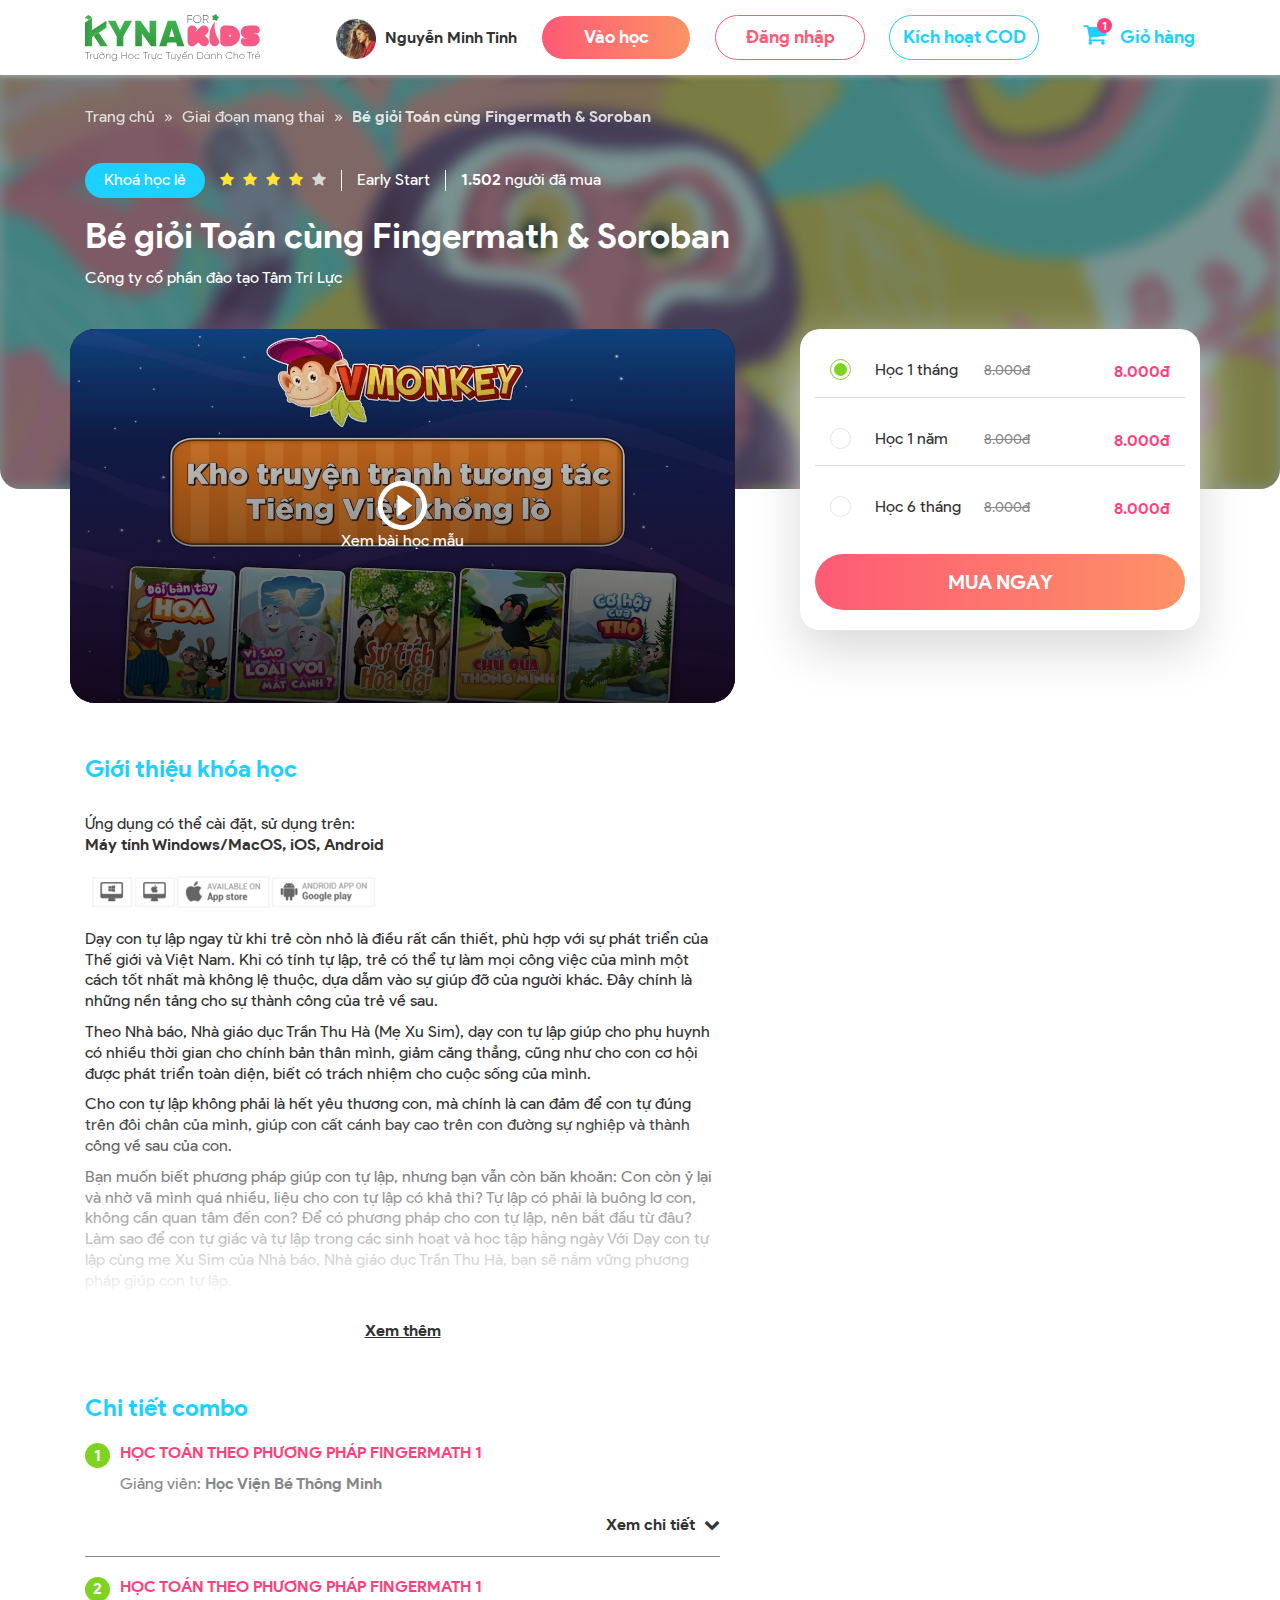
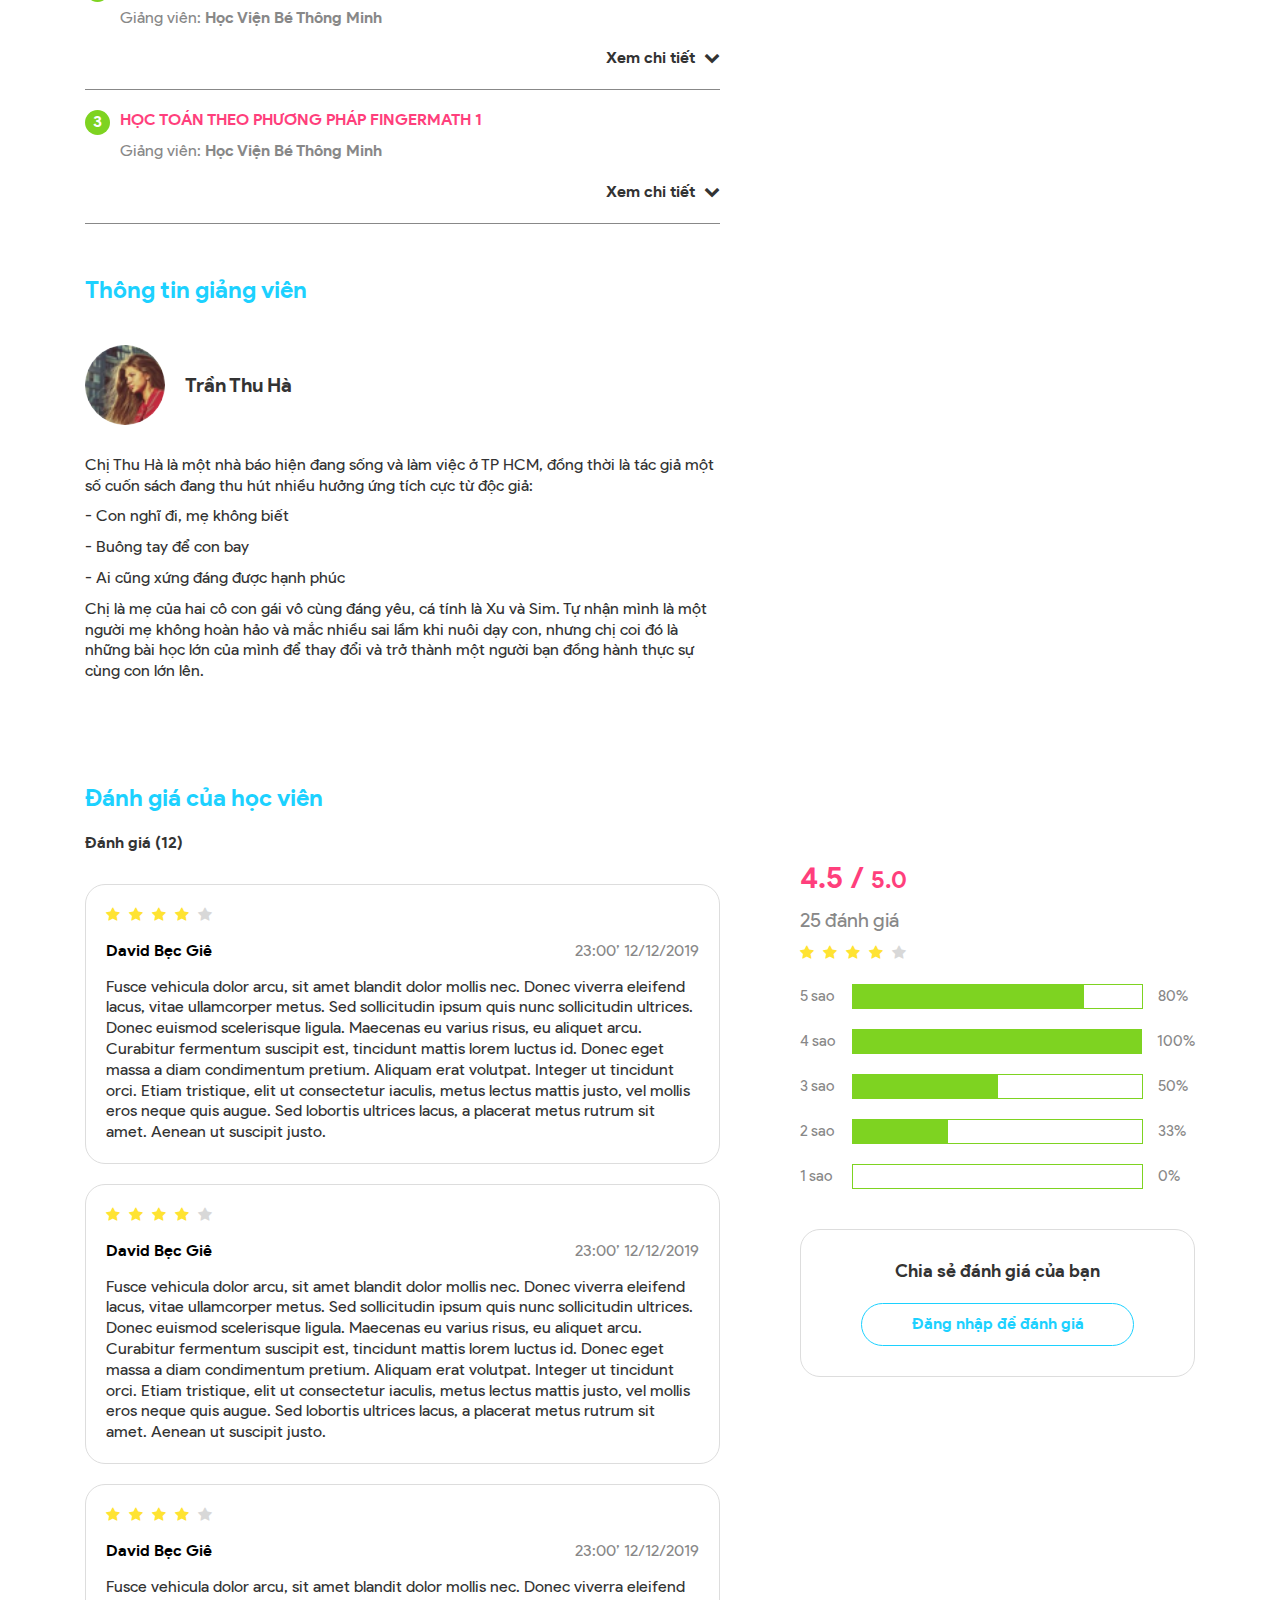
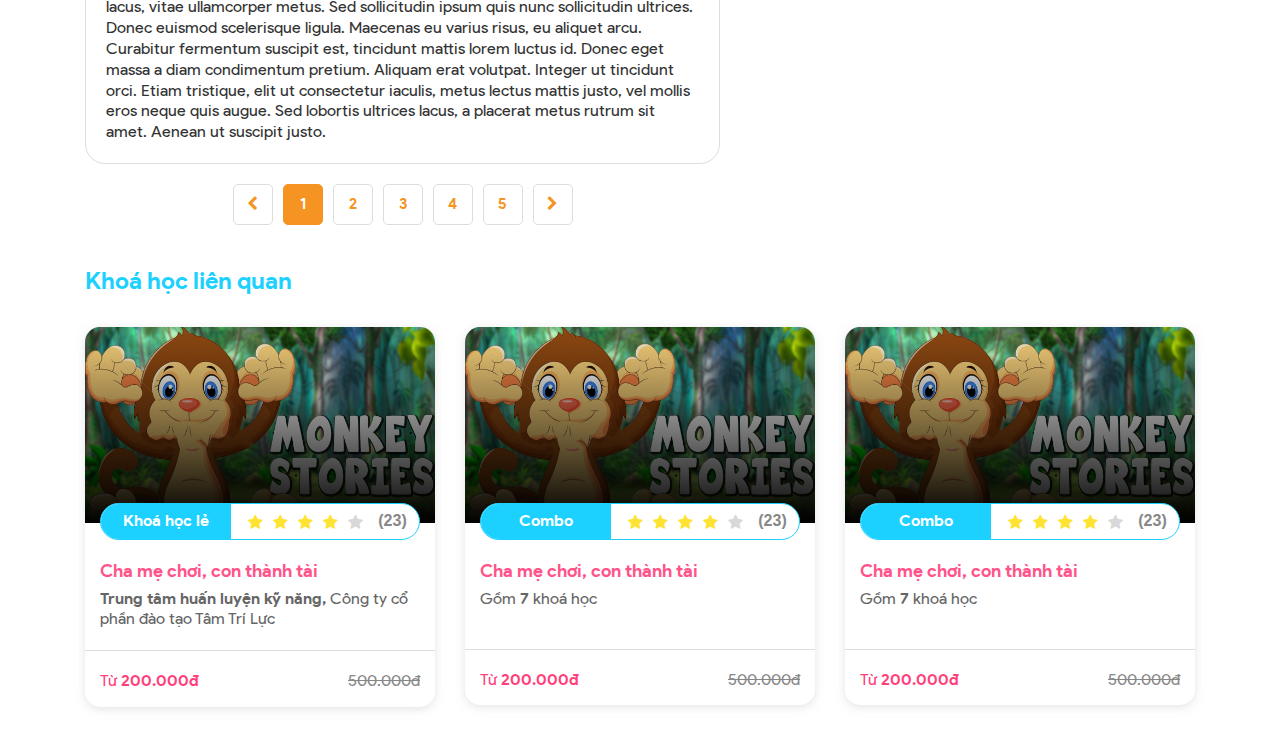
==== commit 40a0408d: "add page details" ====
--- a/layout/shop-details.html
+++ b/layout/shop-details.html
@@ -42,6 +42,42 @@
                         <li>
                             <a class="active-btn" href="#"><img class="d-lg-none" src="../images/log-in.svg" alt="">Kích hoạt COD</a>
                         </li>
+                        <li class="cart d-none d-lg-inline-block">
+                            <span class="icon">
+                                <i class="fa fa-shopping-cart"></i>
+                                <span class="amount">1</span>
+                            </span>
+                            <span class="text">Giỏ hàng</span>
+                            <div class="cart-content">
+                                <ul>
+                                    <li>
+                                        <div class="name">
+                                            <img src="../images/ic-delete.svg" alt="">
+                                            <span>Cha mẹ chơi, con thưởng thành</span>
+                                        </div>
+                                        <div class="price">
+                                            <span>Học 1 tháng</span>
+                                            <b>9.000đ</b>
+                                        </div>
+                                    </li>
+                                    <li>
+                                        <div class="name">
+                                            <img src="../images/ic-delete.svg" alt="">
+                                            <span>Cha mẹ chơi, con thưởng thành</span>
+                                        </div>
+                                        <div class="price">
+                                            <span>Học 1 tháng</span>
+                                            <b>9.000đ</b>
+                                        </div>
+                                    </li>
+                                </ul>
+                                <div class="total-price">
+                                    <span>Tổng cộng:</span>
+                                    <b>18.000đ</b>
+                                </div>
+                                <a class="btn-checkout" href="#">Thanh toán ngay</a>
+                            </div>
+                        </li>
                     </ul>
                 </div>
             </div>
@@ -54,10 +90,14 @@
                 <div class="breadcrumb-line">
                     <a href="/">Trang chủ</a>
                     <span class="icon">»</span>
+                    <a href="/">Giai đoạn mang thai</a>
+                    <a class="d-none" href="/">Combo</a>
+                    <span class="icon">»</span>
                     <b>Bé giỏi Toán cùng Fingermath & Soroban</b>
                 </div>
                 <div class="name d-none d-lg-flex">
-                    <div class="tag">Ứng dụng</div>
+                    <div class="tag" style="background-color: #1cd1ff;">Khoá học lẻ</div>
+                    <div class="tag d-none" style="background-color: #7ed321;">Combo</div>
                     <div class="stars">
                         <i class="fa fa-star" aria-hidden="true"></i>
                         <i class="fa fa-star" aria-hidden="true"></i>
@@ -70,6 +110,10 @@
 
                 </div>
                 <h1 class="d-none d-lg-block">Bé giỏi Toán cùng Fingermath & Soroban</h1>
+                <div class="d-none d-lg-block">
+                    <div>Công ty cổ phần đào tạo Tâm Trí Lực</div>
+                    <div class="d-none">Gồm 7 khoá học</div>
+                </div>
             </div>
         </section>
         <section id="video">
@@ -89,6 +133,9 @@
                                 </a>
                                 <div class="show-video"></div>
                             </div>
+                            <div class="thumb-course d-none">
+                                <img class="img-fluid w-100" src="../images/img-slider-2.png" alt="">
+                            </div>
                             <div class="description d-lg-none">
                                 <div class="stars">
                                     <i class="fa fa-star" aria-hidden="true"></i>
@@ -100,14 +147,15 @@
                                 <span class="author">Early Start</span>
                                 <span style="color: #333333;"><b>1.502</b> người đã mua</span>
                                 <h1>Kể chuyện tương tác - VNMonkey</h1>
-
+                                <div class="d-lg-none" style="color: #888888;">Trung tâm huấn luyện kỹ năng</div>
                             </div>
                         </div>
                     </div>
                     <div class="col-lg-6 col-xl-5">
                         <div class="box-buy-course">
                             <div class="tag d-none d-lg-block">
-                                <span class="text">Ứng dụng</span>
+                                <span class="text" style="background-color: #1cd1ff;">Khoá học lẻ</span>
+                                <span class="text d-none" style="background-color: #7ed321;">Combo</span>
                                 <span class="amount-buy"><b>1.502</b> người đã mua</span>
                             </div>
                             <h3 class="d-none d-lg-block">Bé giỏi Toán cùng Fingermath & Soroban</h3>
@@ -156,35 +204,6 @@
             </div>
         </section>
         <section class="d-lg-none" id="just-mobile">
-            <ul class="d-none">
-                <li class="is-selected">
-                    <div>
-                        <label for="one-month">Học 1 tháng</label>
-                    </div>
-                    <div class="price">
-                        <div class="origin-price">8.000đ</div>
-                        <div class="promotion-price">8.000đ</div>
-                    </div>
-                </li>
-                <li>
-                    <div>
-                        <label for="one-year">Học 1 năm</label>
-                    </div>
-                    <div class="price">
-                        <div class="origin-price">8.000đ</div>
-                        <div class="promotion-price">8.000đ</div>
-                    </div>
-                </li>
-                <li>
-                    <div>
-                        <label for="six-month">Học 6 tháng</label>
-                    </div>
-                    <div class="price">
-                        <div class="origin-price">8.000đ</div>
-                        <div class="promotion-price">8.000đ</div>
-                    </div>
-                </li>
-            </ul>
             <form class="form">
                 <ul>
                     <li class="is-selected">
@@ -218,38 +237,17 @@
                         </div>
                     </li>
                 </ul>
+                <button class="btn-add-to-cart">Thêm vào giỏ hàng</button>
             </form>
-        </section>
-        <section id="slider-images">
-            <div class="container">
-                <div class="row">
-                    <div class="col-lg-6 col-xl-7">
-                        <h4>Hình ảnh ứng dụng</h4>
-                        <div class="slider-large-images">
-                            <div class="item"><img class="img-fluid" src="../images/slider-1.png" alt=""></div>
-                            <div class="item"><img class="img-fluid" src="../images/slider-2.png" alt=""></div>
-                            <div class="item"><img class="img-fluid" src="../images/slider-3.png" alt=""></div>
-                            <div class="item"><img class="img-fluid" src="../images/slider-4.png" alt=""></div>
-                            <div class="item"><img class="img-fluid" src="../images/slider-5.png" alt=""></div>
-                        </div>
-                        <div class="slider-small-images">
-                            <div class="item"><img class="img-fluid" src="../images/slider-1.png" alt=""></div>
-                            <div class="item"><img class="img-fluid" src="../images/slider-2.png" alt=""></div>
-                            <div class="item"><img class="img-fluid" src="../images/slider-3.png" alt=""></div>
-                            <div class="item"><img class="img-fluid" src="../images/slider-4.png" alt=""></div>
-                            <div class="item"><img class="img-fluid" src="../images/slider-5.png" alt=""></div>
-                        </div>
-                        </div>
-                    </div>
-                </div>
-            </div>
+
         </section>
 
         <section id="intro">
             <div class="container">
                 <div class="row">
                     <div class="col-lg-6 col-xl-7">
-                        <h4>Giới thiệu ứng dụng</h4>
+                        <h4>Giới thiệu khóa học</h4>
+                        <h4 class="d-none">Giới thiệu combo</h4>
                         <div class="devices">
                             <p>
                                 Ứng dụng có thể cài đặt, sử dụng trên: <br>
@@ -271,29 +269,284 @@
                                 Làm sao để con tự giác và tự lập trong các sinh hoạt và học tập hằng ngày
                                 Với Dạy con tự lập cùng mẹ Xu Sim của Nhà báo, Nhà giáo dục Trần Thu Hà, bạn sẽ nắm vững phương pháp giúp con tự lập.
                             </p>
-                            <div class="text-center"><a href="javascript:">Xem thêm</a></div>
-                        </div>
-                    </div>
-                </div>
+                        </div>
+                        <div class="text-center"><a href="javascript:" id="load-more" class="d-none">Xem thêm</a></div>
+                    </div>
+                </div>
+            </div>
+        </section>
+        <section id="content-course">
+            <div class="container">
+                <div class="row">
+                    <div class="col-lg-7">
+                        <div class="single-course d-none">
+                            <h4>Nội dung khoá học</h4>
+                            <ul class="list-lesson">
+                                <li>
+                                    <i class="fa fa-play-circle-o" aria-hidden="true"></i>
+                                    <span>1. Giới thiệu khóa học</span>
+                                </li>
+                                <li>
+                                    <i class="fa fa-play-circle-o" aria-hidden="true"></i>
+                                    <span>2. Vì sao nên dạy con tự lập?</span>
+                                </li>
+                                <li>
+                                    <i class="fa fa-play-circle-o" aria-hidden="true"></i>
+                                    <span>3. Hãy cam đảm khi dạy con tự lập</span>
+                                </li>
+                                <li>
+                                    <i class="fa fa-play-circle-o" aria-hidden="true"></i>
+                                    <span>4. Những khó khăn khi dạy con tự lập</span>
+                                </li>
+                                <li>
+                                    <i class="fa fa-play-circle-o" aria-hidden="true"></i>
+                                    <span>5a. Giúp con tự lập trong việc học (P1)</span>
+                                </li>
+                                <li>
+                                    <i class="fa fa-play-circle-o" aria-hidden="true"></i>
+                                    <span>5b. Giúp con tự lập trong việc học (P2)</span>
+                                </li>
+                                <li>
+                                    <i class="fa fa-play-circle-o" aria-hidden="true"></i>
+                                    <span>6. Giúp con tự lập trong việc tự đưa ra quyết định</span>
+                                </li>
+                                <li>
+                                    <i class="fa fa-play-circle-o" aria-hidden="true"></i>
+                                    <span>7. Những thử thách cần vượt qua khi dạy con tự lập</span>
+                                </li>
+                                <li>
+                                    <i class="fa fa-play-circle-o" aria-hidden="true"></i>
+                                    <span>8. Để dạy con tự lập hiệu quả (P1)</span>
+                                </li>
+                                <li>
+                                    <i class="fa fa-play-circle-o" aria-hidden="true"></i>
+                                    <span>9. Để dạy con tự lập hiệu quả (P2)</span>
+                                </li>
+                                <li>
+                                    <i class="fa fa-play-circle-o" aria-hidden="true"></i>
+                                    <span>1. Giới thiệu khóa học</span>
+                                </li>
+                                <li>
+                                    <i class="fa fa-play-circle-o" aria-hidden="true"></i>
+                                    <span>2. Vì sao nên dạy con tự lập?</span>
+                                </li>
+                                <li>
+                                    <i class="fa fa-play-circle-o" aria-hidden="true"></i>
+                                    <span>3. Hãy cam đảm khi dạy con tự lập</span>
+                                </li>
+                                <li>
+                                    <i class="fa fa-play-circle-o" aria-hidden="true"></i>
+                                    <span>4. Những khó khăn khi dạy con tự lập</span>
+                                </li>
+                                <li>
+                                    <i class="fa fa-play-circle-o" aria-hidden="true"></i>
+                                    <span>5a. Giúp con tự lập trong việc học (P1)</span>
+                                </li>
+                                <li>
+                                    <i class="fa fa-play-circle-o" aria-hidden="true"></i>
+                                    <span>5b. Giúp con tự lập trong việc học (P2)</span>
+                                </li>
+                                <li>
+                                    <i class="fa fa-play-circle-o" aria-hidden="true"></i>
+                                    <span>6. Giúp con tự lập trong việc tự đưa ra quyết định</span>
+                                </li>
+                                <li>
+                                    <i class="fa fa-play-circle-o" aria-hidden="true"></i>
+                                    <span>7. Những thử thách cần vượt qua khi dạy con tự lập</span>
+                                </li>
+                                <li>
+                                    <i class="fa fa-play-circle-o" aria-hidden="true"></i>
+                                    <span>8. Để dạy con tự lập hiệu quả (P1)</span>
+                                </li>
+                                <li>
+                                    <i class="fa fa-play-circle-o" aria-hidden="true"></i>
+                                    <span>9. Để dạy con tự lập hiệu quả (P2)</span>
+                                </li>
+                            </ul>
+                            <div class="text-center">
+                                <a href="javascript:" id="load-more-content-course" class="d-none">Xem thêm</a>
+                            </div>
+                        </div>
+                        <div class="combo-course">
+                            <h4>Chi tiết combo</h4>
+                            <ul class="list-combo">
+                                <li>
+                                    <div class="name-teacher">
+                                        <div class="name-course">
+                                            <span>1</span>
+                                            <p>HỌC TOÁN THEO PHƯƠNG PHÁP FINGERMATH 1</p>
+                                        </div>
+                                        <div class="teacher">Giảng viên: <b>Học Viện Bé Thông Minh</b></div>
+                                    </div>
+                                    <div class="text-right">
+                                        <a class="control-btn" href="javascript:">
+                                            <span class="hide-content">Rút gọn</span>
+                                            <span class="show-content">Xem chi tiết</span>
+                                            <i class="fa fa-chevron-down"></i>
+                                        </a>
+                                    </div>
+                                    <div class="wrapper-content">
+                                        <ul class="general-info">
+                                            <li>
+                                                <img src="../images/time.svg" alt="">
+                                                <span>Thời lượng: 4 giờ</span>
+                                            </li>
+                                            <li>
+                                                <img src="../images/open-book.svg" alt="">
+                                                <span>Bài học: 28 bài</span>
+                                            </li>
+                                            <li>
+                                                <img src="../images/price-tag.svg" alt="">
+                                                <span>Giá gốc: 300.000 ₫</span>
+                                            </li>
+                                        </ul>
+                                        <div class="content-text">
+                                            <p>Có một thực tế mà ai trong chúng ta cũng đều nhìn thấy đó là những người có tư duy Toán học tốt thì họ có thể làm bất cứ ngành nghề gì mà họ yêu thích và họ đều trở thành những người thành công trong lĩnh vực đã lựa chọn. Đó là một trong những lợi ích của việc học môn Toán. Cho trẻ làm quen với môn toán và rèn luyện tư duy toán học từ nhỏ chính là một cách rất hiệu quả để các em có được nền tảng tư duy tốt về sau. Từ đó, các em sẽ có đủ khả năng để xử lý những vấn đề, tình huống phức tạp trong những lĩnh vực chuyên môn khác nhau.</p>
+                                            <p>
+                                                Tuy nhiên, đối mặt với việc dạy con học toán, phần lớn các cha mẹ đều có nhiều băn khoăn
+                                                Làm sao để bé hào hứng hơn khi học toán?
+                                                Trẻ học mãi mà vẫn không nhớ được các phép toán đơn giản thì phải làm sao?
+                                                Cách học toán hiệu quả nhất cho trẻ nhỏ là gì?
+                                                Câu trả lời nằm trong khóa học "Học toán theo phương pháp FingerMath 1" do Kyna.vn biên tập và sản xuất. Khóa học được chia thành 3 phần với độ khó của kiến thức tăng dần đều, xen kẽ nhiều ví dụ và bài tập minh họa thực tiễn cho bé.
+                                            </p>
+                                            <p>
+                                                Vậy bé sẽ tìm hiểu những gì trong giờ học toán FingerMath phần 1?
+                                                Làm quen với các con số từ 0 – 99
+                                                Học đếm số nhanh chóng và chính xác chỉ với đôi bàn tay.
+                                                Thực hiện nhiều phép tính cộng – trừ liên tiếp tới 2 chữ số chỉ sau một vài buổi học đầu tiên.
+                                                Nội dung khóa học được xây dựng dựa trên phương pháp ngón tay FingerMath của Hàn Quốc. Phương pháp này sẽ giúp trẻ phối hợp nhịp nhàng giữa các hoạt động cơ thể với tư duy. Hơn nữa việc chỉ sử dụng đôi bàn tay để tính toán mà không cần dùng tới bất cứ dụng cụ tính toán nào sẽ giúp bé thuận tiện hơn trong việc luyện tập ở mọi lúc mọi nơi, trẻ sẽ cảm thấy việc học như một trò chơi thú vị, bổ ích và môn Toán sẽ không còn khô khan và nhàm chán.
+                                            </p>
+                                            <p>Hãy cùng Kyna.vn khám phá ngay cách học toán hiệu quả và tối ưu cho con các cha mẹ nhé!</p>
+                                        </div>
+                                    </div>
+                                </li>
+                                <li>
+                                    <div class="name-teacher">
+                                        <div class="name-course">
+                                            <span>2</span>
+                                            <p>HỌC TOÁN THEO PHƯƠNG PHÁP FINGERMATH 1</p>
+                                        </div>
+                                        <div class="teacher">Giảng viên: <b>Học Viện Bé Thông Minh</b></div>
+                                    </div>
+                                    <div class="text-right">
+                                        <a class="control-btn" href="javascript:">
+                                            <span class="hide-content">Rút gọn</span>
+                                            <span class="show-content">Xem chi tiết</span>
+                                            <i class="fa fa-chevron-down"></i>
+                                        </a>
+                                    </div>
+                                    <div class="wrapper-content">
+                                        <ul class="general-info">
+                                            <li>
+                                                <img src="../images/time.svg" alt="">
+                                                <span>Thời lượng: 4 giờ</span>
+                                            </li>
+                                            <li>
+                                                <img src="../images/open-book.svg" alt="">
+                                                <span>Bài học: 28 bài</span>
+                                            </li>
+                                            <li>
+                                                <img src="../images/price-tag.svg" alt="">
+                                                <span>Giá gốc: 300.000 ₫</span>
+                                            </li>
+                                        </ul>
+                                        <div class="content-text">
+                                            <p>Có một thực tế mà ai trong chúng ta cũng đều nhìn thấy đó là những người có tư duy Toán học tốt thì họ có thể làm bất cứ ngành nghề gì mà họ yêu thích và họ đều trở thành những người thành công trong lĩnh vực đã lựa chọn. Đó là một trong những lợi ích của việc học môn Toán. Cho trẻ làm quen với môn toán và rèn luyện tư duy toán học từ nhỏ chính là một cách rất hiệu quả để các em có được nền tảng tư duy tốt về sau. Từ đó, các em sẽ có đủ khả năng để xử lý những vấn đề, tình huống phức tạp trong những lĩnh vực chuyên môn khác nhau.</p>
+                                            <p>
+                                                Tuy nhiên, đối mặt với việc dạy con học toán, phần lớn các cha mẹ đều có nhiều băn khoăn
+                                                Làm sao để bé hào hứng hơn khi học toán?
+                                                Trẻ học mãi mà vẫn không nhớ được các phép toán đơn giản thì phải làm sao?
+                                                Cách học toán hiệu quả nhất cho trẻ nhỏ là gì?
+                                                Câu trả lời nằm trong khóa học "Học toán theo phương pháp FingerMath 1" do Kyna.vn biên tập và sản xuất. Khóa học được chia thành 3 phần với độ khó của kiến thức tăng dần đều, xen kẽ nhiều ví dụ và bài tập minh họa thực tiễn cho bé.
+                                            </p>
+                                            <p>
+                                                Vậy bé sẽ tìm hiểu những gì trong giờ học toán FingerMath phần 1?
+                                                Làm quen với các con số từ 0 – 99
+                                                Học đếm số nhanh chóng và chính xác chỉ với đôi bàn tay.
+                                                Thực hiện nhiều phép tính cộng – trừ liên tiếp tới 2 chữ số chỉ sau một vài buổi học đầu tiên.
+                                                Nội dung khóa học được xây dựng dựa trên phương pháp ngón tay FingerMath của Hàn Quốc. Phương pháp này sẽ giúp trẻ phối hợp nhịp nhàng giữa các hoạt động cơ thể với tư duy. Hơn nữa việc chỉ sử dụng đôi bàn tay để tính toán mà không cần dùng tới bất cứ dụng cụ tính toán nào sẽ giúp bé thuận tiện hơn trong việc luyện tập ở mọi lúc mọi nơi, trẻ sẽ cảm thấy việc học như một trò chơi thú vị, bổ ích và môn Toán sẽ không còn khô khan và nhàm chán.
+                                            </p>
+                                            <p>Hãy cùng Kyna.vn khám phá ngay cách học toán hiệu quả và tối ưu cho con các cha mẹ nhé!</p>
+                                        </div>
+                                    </div>
+                                </li>
+                                <li>
+                                    <div class="name-teacher">
+                                        <div class="name-course">
+                                            <span>3</span>
+                                            <p>HỌC TOÁN THEO PHƯƠNG PHÁP FINGERMATH 1</p>
+                                        </div>
+                                        <div class="teacher">Giảng viên: <b>Học Viện Bé Thông Minh</b></div>
+                                    </div>
+                                    <div class="text-right">
+                                        <a class="control-btn" href="javascript:">
+                                            <span class="hide-content">Rút gọn</span>
+                                            <span class="show-content">Xem chi tiết</span>
+                                            <i class="fa fa-chevron-down"></i>
+                                        </a>
+                                    </div>
+                                    <div class="wrapper-content">
+                                        <ul class="general-info">
+                                            <li>
+                                                <img src="../images/time.svg" alt="">
+                                                <span>Thời lượng: 4 giờ</span>
+                                            </li>
+                                            <li>
+                                                <img src="../images/open-book.svg" alt="">
+                                                <span>Bài học: 28 bài</span>
+                                            </li>
+                                            <li>
+                                                <img src="../images/price-tag.svg" alt="">
+                                                <span>Giá gốc: 300.000 ₫</span>
+                                            </li>
+                                        </ul>
+                                        <div class="content-text">
+                                            <p>Có một thực tế mà ai trong chúng ta cũng đều nhìn thấy đó là những người có tư duy Toán học tốt thì họ có thể làm bất cứ ngành nghề gì mà họ yêu thích và họ đều trở thành những người thành công trong lĩnh vực đã lựa chọn. Đó là một trong những lợi ích của việc học môn Toán. Cho trẻ làm quen với môn toán và rèn luyện tư duy toán học từ nhỏ chính là một cách rất hiệu quả để các em có được nền tảng tư duy tốt về sau. Từ đó, các em sẽ có đủ khả năng để xử lý những vấn đề, tình huống phức tạp trong những lĩnh vực chuyên môn khác nhau.</p>
+                                            <p>
+                                                Tuy nhiên, đối mặt với việc dạy con học toán, phần lớn các cha mẹ đều có nhiều băn khoăn
+                                                Làm sao để bé hào hứng hơn khi học toán?
+                                                Trẻ học mãi mà vẫn không nhớ được các phép toán đơn giản thì phải làm sao?
+                                                Cách học toán hiệu quả nhất cho trẻ nhỏ là gì?
+                                                Câu trả lời nằm trong khóa học "Học toán theo phương pháp FingerMath 1" do Kyna.vn biên tập và sản xuất. Khóa học được chia thành 3 phần với độ khó của kiến thức tăng dần đều, xen kẽ nhiều ví dụ và bài tập minh họa thực tiễn cho bé.
+                                            </p>
+                                            <p>
+                                                Vậy bé sẽ tìm hiểu những gì trong giờ học toán FingerMath phần 1?
+                                                Làm quen với các con số từ 0 – 99
+                                                Học đếm số nhanh chóng và chính xác chỉ với đôi bàn tay.
+                                                Thực hiện nhiều phép tính cộng – trừ liên tiếp tới 2 chữ số chỉ sau một vài buổi học đầu tiên.
+                                                Nội dung khóa học được xây dựng dựa trên phương pháp ngón tay FingerMath của Hàn Quốc. Phương pháp này sẽ giúp trẻ phối hợp nhịp nhàng giữa các hoạt động cơ thể với tư duy. Hơn nữa việc chỉ sử dụng đôi bàn tay để tính toán mà không cần dùng tới bất cứ dụng cụ tính toán nào sẽ giúp bé thuận tiện hơn trong việc luyện tập ở mọi lúc mọi nơi, trẻ sẽ cảm thấy việc học như một trò chơi thú vị, bổ ích và môn Toán sẽ không còn khô khan và nhàm chán.
+                                            </p>
+                                            <p>Hãy cùng Kyna.vn khám phá ngay cách học toán hiệu quả và tối ưu cho con các cha mẹ nhé!</p>
+                                        </div>
+                                    </div>
+                                </li>
+                            </ul>
+                        </div>
+                    </div>
+                </div>
+
+
+
+
             </div>
         </section>
         <section id="info-teacher">
             <div class="container">
                 <div class="row">
                     <div class="col-lg-6 col-xl-7">
-                        <h4>Đơn vị cung cấp Ứng dụng</h4>
+                        <h4>Thông tin giảng viên</h4>
                         <div class="wrapper">
                             <div class="img"><img src="../images/avatar.png" alt=""></div>
-                            <span>Early Stars</span>
+                            <span>Trần Thu Hà</span>
                         </div>
                         <div class="wrapper-des">
-                            <p>Monkey Junior là ứng dụng học tập sáng tạo giành cho trẻ em được công nhận hiệu quả trên toàn thế giới:</p>
-                            <p>Giải Nhất cuộc thi Sáng Kiến Toàn Cầu tại Silicon Valley do tổng thống Mỹ Barack Obama chủ trì với hơn 1000 đội đến từ hơn 100 quốc gia khác nhau.</p>
-                            <p>Giải Nhất về thiết kế tại cuộc thi Khởi Nghiệp Châu Á - AEA tại Tokyo 2016. Được sự tin tưởng của trên 1 triệu bố mẹ trên toàn thế giới.</p>
-                            <p>Top 1 chương trình học đọc trên App Store và Google Play.</p>
-                            <p>Top 1 ứng dụng giáo dục cho trẻ em được tải nhiều nhất ở Việt Nam và Top 20 ở Mỹ.</p>
-                        </div>
-                        <div class="text-center d-lg-none"><a href="javascript:">Xem thêm</a></div>
+                            <p>Chị Thu Hà là một nhà báo hiện đang sống và làm việc ở TP HCM, đồng thời là tác giả một số cuốn sách đang thu hút nhiều hưởng ứng tích cực từ độc giả:</p>
+                            <p>- Con nghĩ đi, mẹ không biết</p>
+                            <p> - Buông tay để con bay</p>
+                            <p>- Ai cũng xứng đáng được hạnh phúc</p>
+                            <p>Chị là mẹ của hai cô con gái vô cùng đáng yêu, cá tính là Xu và Sim. Tự nhận mình là một người mẹ không hoàn hảo và mắc nhiều sai lầm khi nuôi dạy con, nhưng chị coi đó là những bài học lớn của mình để thay đổi và trở thành một người bạn đồng hành thực sự cùng con lớn lên.</p>
+                        </div>
+                        <div class="text-center d-lg-none"><a href="javascript:" id="load-more-teacher" class="d-none">Xem thêm</a></div>
                     </div>
                 </div>
             </div>
@@ -302,7 +555,7 @@
             <div class="container">
                 <h4>Đánh giá của học viên <span style="font-weight: 400;" class="d-lg-none">(25 lượt)</span></h4>
                 <div class="row">
-                    <div class="col-lg-6 col-xl-7">
+                    <div class="col-lg-6 col-xl-7 order-last order-lg-first">
                         <div class="right">
                             <h5>Đánh giá (12)</h5>
                             <ul class="list-comments">
@@ -415,7 +668,7 @@
         </section>
         <section id="relevant-app">
             <div class="container">
-                <h4>Ứng dụng liên quan</h4>
+                <h4>Khoá học liên quan</h4>
                 <div class="row course-row">
                     <div class="col-sm-6 col-lg-4">
                         <div class="course-item">
@@ -426,7 +679,7 @@
                                 </div>
                                 <div class="wrapper-mb-style">
                                     <div class="tag-rating">
-                                        <span class="tag">Ứng dụng</span>
+                                        <span class="tag">Khoá học lẻ</span>
                                         <div class="rating">
                                             <div class="stars">
                                                 <i class="fa fa-star" aria-hidden="true"></i>
@@ -464,7 +717,7 @@
                                 </div>
                                 <div class="wrapper-mb-style">
                                     <div class="tag-rating">
-                                        <span class="tag">Ứng dụng</span>
+                                        <span class="tag">Combo</span>
                                         <div class="rating">
                                             <div class="stars">
                                                 <i class="fa fa-star" aria-hidden="true"></i>
@@ -481,7 +734,7 @@
                             </div>
                             <div class="info">
                                 <h3 class="d-none d-lg-block">Cha mẹ chơi, con thành tài</h3>
-                                <p><b>Trung tâm huấn luyện kỹ năng,</b> Công ty cổ phần đào tạo Tâm Trí Lực </p>
+                                <p>Gồm <b>7</b> khoá học</p>
                                 <div class="price d-none d-lg-flex">
                                     <span class="promotion-price">Từ <b>200.000đ</b></span>
                                     <span class="origin-price">500.000đ</span>
@@ -502,7 +755,7 @@
                                 </div>
                                 <div class="wrapper-mb-style">
                                     <div class="tag-rating">
-                                        <span class="tag">Ứng dụng</span>
+                                        <span class="tag">Combo</span>
                                         <div class="rating">
                                             <div class="stars">
                                                 <i class="fa fa-star" aria-hidden="true"></i>
@@ -519,7 +772,7 @@
                             </div>
                             <div class="info">
                                 <h3 class="d-none d-lg-block">Cha mẹ chơi, con thành tài</h3>
-                                <p><b>Trung tâm huấn luyện kỹ năng,</b> Công ty cổ phần đào tạo Tâm Trí Lực </p>
+                                <p>Gồm <b>7</b> khoá học</p>
                                 <div class="price d-none d-lg-flex">
                                     <span class="promotion-price">Từ <b>200.000đ</b></span>
                                     <span class="origin-price">500.000đ</span>
@@ -543,41 +796,6 @@
     <script src="../js/bootstrap.min.js"></script>
     <script src="../js/slick.min.js"></script>
     <script src="../js/main.js"></script>
-    <script>
-        $('.slider-large-images').slick({
-            slidesToShow : 1,
-            mobileFirst : true,
-            arrows : false,
-            prevArrow:`<button type='button' class='slick-prev'><img src='../images/arrow-left.png' alt=''></button>`,
-            nextArrow:`<button type='button' class='slick-next'><img src='../images/arrow-right.png' alt=''></button>`,
-            responsive : [
-                {
-                    breakpoint: 992,
-                    settings :{
-                        arrows : true
-                    }
-                }
-            ]
-
-        });
-        $('.slider-small-images').slick({
-            slidesToShow: 2,
-            centerMode: true,
-            centerPadding: '40px',
-            mobileFirst : true,
-            prevArrow:`<button type='button' class='slick-prev'><i class="fa fa-chevron-left" aria-hidden="true"></i></button>`,
-            nextArrow:`<button type='button' class='slick-next'><i class="fa fa-chevron-right" aria-hidden="true"></i></button>`,
-            responsive : [
-                {
-                    breakpoint: 992,
-                    settings: {
-                        slidesToShow : 4,
-                        centerMode: false
-                    }
-                }
-            ]
-        });
-    </script>
     <script>
         $('input[type="radio"]').on('click change', function() {
             if ($('input[name=time]:checked').length > 0) {
@@ -588,7 +806,7 @@
     </script>
     <script>
         $(window).scroll(function(){
-            let pos_slider_images = $('#slider-images').offset().top;
+            let pos_slider_images = $('#intro').offset().top;
             let pos_body = window.pageYOffset;
             let h_form = $('.box-buy-course').outerHeight();
             let pos_comment = $('#comment').offset().top;
@@ -600,21 +818,6 @@
         })
     </script>
     <script>
-        $('.slider-small-images .slick-slide img').on('click', function(){
-           let srcImage = $(this).attr('src');
-           console.log(srcImage);
-           $('.slider-large-images .slick-slide.slick-active img').attr('src', srcImage);
-        });
-    </script>
-    <script>
-        $('.slider-large-images .slick-next').on('click', function(){
-            $('.slider-small-images .slick-next').trigger('click');
-        })
-        $('.slider-large-images .slick-prev').on('click', function(){
-            $('.slider-small-images .slick-prev').trigger('click');
-        })
-    </script>
-    <script>
         if (window.matchMedia('(max-width: 991px)').matches){
             $('.control-show-list-package').on('click', function(){
                 $(this).toggleClass('is-showed');
@@ -623,11 +826,50 @@
         }
     </script>
     <script>
-        $('#relevant-app .col-sm-6').slick({
-            slidesToShow: 1,
-        });
+        if (window.matchMedia('(max-width: 767px)').matches){
+            $('#relevant-app .col-sm-6').slick({
+                slidesToShow: 1,
+            });
+        }
     </script>
 
+    <script>
+        // Load more text description
+        let h_description = $('#shop-details-page #intro .description').outerHeight();
+        let h_des_teacher = $('#shop-details-page #info-teacher .wrapper-des').outerHeight();
+        let h_content_course = $('#shop-details-page #content-course ul').outerHeight();
+        if(h_description > 300){
+            $('#shop-details-page #intro .description').addClass('need-limit');
+            $('#load-more').removeClass('d-none');
+            $('#load-more').on('click', function(){
+                $('#shop-details-page #intro .description').removeClass('need-limit');
+                $('#load-more').addClass('d-none');
+            })
+        }
+        if(h_des_teacher > 300){
+            $('#shop-details-page #info-teacher .wrapper-des').addClass('need-limit');
+            $('#load-more-teacher').removeClass('d-none');
+            $('#load-more-teacher').on('click', function(){
+                $('#shop-details-page #info-teacher .wrapper-des').removeClass('need-limit');
+                $('#load-more-teacher').addClass('d-none');
+            })
+        }
+        if(h_content_course > 250){
+            $('#shop-details-page #content-course .list-lesson').addClass('need-limit');
+            $('#load-more-content-course').removeClass('d-none');
+            $('#load-more-content-course').on('click', function(){
+                $('#shop-details-page #content-course .list-lesson').removeClass('need-limit');
+                $('#load-more-content-course').addClass('d-none');
+            })
+        }
+    </script>
+    <script>
+        $('#shop-details-page #content-course .combo-course ul.list-combo > li .control-btn').on('click', function(){
+            $(this).parent().parent().find('.wrapper-content').slideToggle();
+            $(this).toggleClass('is-showed');
+        })
+    </script>
+
 
 </body>
 
--- a/css/main.css
+++ b/css/main.css
@@ -31,6 +31,26 @@
         display: none !important; }
   #header.is-show-menu .menu {
     right: 0 !important; }
+  #header .cart-mb {
+    position: relative;
+    margin-right: 20px;
+    top: -3px; }
+    #header .cart-mb i {
+      color: #1cd1ff;
+      font-size: 25px; }
+    #header .cart-mb .amount {
+      display: inline-flex;
+      align-items: center;
+      justify-content: center;
+      font-size: 12px;
+      color: #ffffff;
+      background-color: #ff3f7c;
+      position: absolute;
+      top: -5px;
+      right: -6px;
+      width: 15px;
+      height: 15px;
+      border-radius: 50%; }
   @media (min-width: 768px) {
     #header .wrapper {
       display: flex;
@@ -63,26 +83,112 @@
         width: initial;
         box-shadow: none;
         padding: 0; } }
-    #header .wrapper .menu ul li {
+    #header .wrapper .menu > ul > li {
       margin-bottom: 20px; }
       @media (min-width: 768px) {
-        #header .wrapper .menu ul li {
+        #header .wrapper .menu > ul > li {
           display: inline-block;
           margin: 0 5px;
           padding: 0 !important;
           border: none !important; } }
       @media (min-width: 992px) {
-        #header .wrapper .menu ul li {
+        #header .wrapper .menu > ul > li {
           margin: 0 0 0 20px; } }
-      #header .wrapper .menu ul li:first-child {
+      #header .wrapper .menu > ul > li:first-child {
         border-bottom: 1px solid #dddddd;
         padding-bottom: 20px; }
-      #header .wrapper .menu ul li a {
+      #header .wrapper .menu > ul > li.cart {
+        font-weight: 700;
+        font-size: 18px;
+        color: #1cd1ff;
+        margin-left: 40px;
+        cursor: pointer;
+        position: relative; }
+        #header .wrapper .menu > ul > li.cart .icon {
+          position: relative;
+          display: inline-block; }
+          #header .wrapper .menu > ul > li.cart .icon i {
+            font-size: 25px;
+            margin-right: 10px; }
+          #header .wrapper .menu > ul > li.cart .icon .amount {
+            position: absolute;
+            width: 15px;
+            height: 15px;
+            display: flex;
+            align-items: center;
+            justify-content: center;
+            background-color: #ff3f7c;
+            color: #ffffff;
+            border-radius: 50%;
+            font-size: 12px;
+            top: -4px;
+            right: 4px; }
+        @media (min-width: 992px) {
+          #header .wrapper .menu > ul > li.cart .cart-content {
+            width: 315px;
+            border-radius: 20px;
+            position: absolute;
+            z-index: 9;
+            top: 70px;
+            right: 0;
+            background-color: #ffffff;
+            padding: 20px;
+            opacity: 0;
+            visibility: hidden;
+            transition: all .5s ease;
+            box-shadow: 0 20px 50px 0 #d9d9d9; }
+            #header .wrapper .menu > ul > li.cart .cart-content.is-showed {
+              opacity: 1;
+              visibility: visible; }
+            #header .wrapper .menu > ul > li.cart .cart-content:after {
+              width: 0px;
+              height: 0px;
+              border-left: 7px solid transparent;
+              border-right: 8px solid transparent;
+              border-bottom: 12px solid #ffffff;
+              content: '';
+              display: block;
+              position: absolute;
+              right: 45px;
+              top: -11px; }
+            #header .wrapper .menu > ul > li.cart .cart-content ul li {
+              font-weight: 400;
+              color: #666666;
+              width: 100%;
+              border-bottom: 1px solid #666666;
+              padding-bottom: 20px;
+              margin-bottom: 20px; }
+              #header .wrapper .menu > ul > li.cart .cart-content ul li .name img {
+                margin-right: 5px; }
+              #header .wrapper .menu > ul > li.cart .cart-content ul li .name span {
+                font-size: 14px; }
+              #header .wrapper .menu > ul > li.cart .cart-content ul li .price {
+                display: flex;
+                justify-content: space-between;
+                padding-left: 22px; }
+            #header .wrapper .menu > ul > li.cart .cart-content .total-price {
+              display: flex;
+              align-items: center;
+              justify-content: space-between;
+              margin-bottom: 20px; }
+              #header .wrapper .menu > ul > li.cart .cart-content .total-price span {
+                font-weight: 400;
+                color: #333333; }
+              #header .wrapper .menu > ul > li.cart .cart-content .total-price b {
+                font-weight: 700;
+                color: #ff3f7c; }
+            #header .wrapper .menu > ul > li.cart .cart-content .btn-checkout {
+              background-image: linear-gradient(to right, #fe5a75, #fd9266);
+              width: 100%;
+              font-weight: 700;
+              color: #ffffff;
+              font-size: 18px; } }
+      #header .wrapper .menu > ul > li a {
         display: inline-block;
         font-size: 16px;
         color: #333333; }
         @media (min-width: 768px) {
-          #header .wrapper .menu ul li a {
+          #header .wrapper .menu > ul > li a {
             width: 150px;
             text-align: center;
             border: 1px solid;
@@ -90,20 +196,20 @@
             border-radius: 25px;
             font-weight: 700;
             font-size: 18px; }
-            #header .wrapper .menu ul li a.register-btn {
+            #header .wrapper .menu > ul > li a.register-btn {
               background-image: linear-gradient(to right, #fe5a75, #fd9266);
               color: #ffffff; }
-            #header .wrapper .menu ul li a.login-btn {
+            #header .wrapper .menu > ul > li a.login-btn {
               border: solid 1px #fe5a75;
               color: #fe5a75; }
-            #header .wrapper .menu ul li a.active-btn {
+            #header .wrapper .menu > ul > li a.active-btn {
               border: solid 1px #1cd1ff;
               color: #1cd1ff; } }
-        #header .wrapper .menu ul li a img {
+        #header .wrapper .menu > ul > li a img {
           width: 20px;
           margin-right: 10px; }
           @media (min-width: 768px) {
-            #header .wrapper .menu ul li a img {
+            #header .wrapper .menu > ul > li a img {
               display: none; } }
   #header .lines {
     left: 0;
@@ -564,6 +670,26 @@
   #homepage .pagination-line {
     margin-top: 10px; } }
 
+#homepage .wrapper-flex {
+  display: flex;
+  flex-wrap: wrap; }
+  #homepage .wrapper-flex a {
+    width: 50%;
+    text-align: center;
+    padding: 10px 0;
+    color: #ffffff;
+    display: inline-flex;
+    align-items: center;
+    justify-content: center; }
+    #homepage .wrapper-flex a.left {
+      background-color: #fd8e67; }
+    #homepage .wrapper-flex a.right {
+      background-color: #ff526f; }
+    #homepage .wrapper-flex a span {
+      margin-left: 10px;
+      position: relative;
+      top: 2px; }
+
 #homepage #banner .slick-arrow {
   display: none !important; }
   @media (min-width: 992px) {
@@ -1077,7 +1203,8 @@
 @media (min-width: 992px) {
   #shop-details-page #banner h1 {
     font-weight: 700;
-    font-size: 28px; } }
+    font-size: 28px;
+    margin-bottom: 10px; } }
 
 @media (min-width: 1200px) {
   #shop-details-page #banner h1 {
@@ -1106,7 +1233,6 @@
 @media (min-width: 992px) {
   #shop-details-page #banner .name .tag {
     border-radius: 23px;
-    background-color: #1cd1ff;
     font-size: 16px;
     width: 120px;
     text-align: center;
@@ -1166,6 +1292,9 @@
 #shop-details-page #video .video {
   width: calc(100% + 30px);
   margin-left: -15px; }
+  @media (min-width: 992px) {
+    #shop-details-page #video .video .thumb-course img {
+      border-radius: 20px; } }
   @media (min-width: 992px) {
     #shop-details-page #video .video .wrapper-video {
       border-radius: 25px;
@@ -1214,7 +1343,7 @@
   width: 100%;
   left: 0;
   bottom: 0;
-  z-index: 9; }
+  z-index: 8; }
   @media (min-width: 992px) {
     #shop-details-page #video .box-buy-course {
       border-radius: 20px;
@@ -1343,7 +1472,9 @@
           font-weight: 700; }
           @media (min-width: 992px) {
             #shop-details-page #video .box-buy-course .form ul li .price .promotion-price {
-              margin-left: 50px; } }
+              margin-left: 50px;
+              min-width: 90px;
+              text-align: right; } }
   #shop-details-page #video .box-buy-course .form button {
     width: 100%;
     background-image: linear-gradient(to right, #fe5a75, #fd9266);
@@ -1359,12 +1490,28 @@
         margin: 20px 0 20px 15px;
         border-radius: 50px; } }
 
+#shop-details-page #info-teacher .wrapper-des {
+  margin-bottom: 40px; }
+  #shop-details-page #info-teacher .wrapper-des.need-limit {
+    max-height: 500px;
+    overflow: hidden;
+    position: relative;
+    margin-bottom: 0; }
+    #shop-details-page #info-teacher .wrapper-des.need-limit:after {
+      content: '';
+      display: block;
+      position: absolute;
+      left: 0;
+      bottom: 0;
+      width: 100%;
+      height: 200px;
+      background-image: linear-gradient(to bottom, rgba(255, 255, 255, 0), #ffffff); }
+
 #shop-details-page #info-teacher a {
   font-size: 16px;
   font-weight: 700;
   color: #333333;
   display: inline-block;
-  margin-bottom: 50px;
   text-decoration: underline; }
 
 #shop-details-page #info-teacher .wrapper {
@@ -1392,69 +1539,144 @@
 #shop-details-page #intro .devices .img {
   margin: 15px 0; }
 
+#shop-details-page #intro .description.need-limit {
+  max-height: 500px;
+  overflow: hidden;
+  position: relative; }
+  #shop-details-page #intro .description.need-limit:after {
+    content: '';
+    display: block;
+    position: absolute;
+    left: 0;
+    bottom: 0;
+    width: 100%;
+    height: 200px;
+    background-image: linear-gradient(to bottom, rgba(255, 255, 255, 0), #ffffff); }
+
 #shop-details-page #intro .description p {
   margin-bottom: 10px; }
 
-#shop-details-page #intro .description a {
+#shop-details-page #intro #load-more {
   font-weight: 700;
   font-size: 16px;
   text-decoration: underline;
   color: #333333;
-  margin-bottom: 50px;
-  display: inline-block; }
-
-#shop-details-page #slider-images h4 {
-  margin: 50px 0 20px; }
-
-#shop-details-page #slider-images .slider-large-images {
-  width: calc(100% + 30px);
-  margin-left: -15px;
+  margin: 20px 0 50px;
+  display: inline-block;
+  position: relative;
+  z-index: 2; }
+
+#shop-details-page #content-course #load-more-content-course {
+  font-weight: 700;
+  font-size: 16px;
+  text-decoration: underline;
+  color: #333333;
+  margin: 20px 0 50px;
+  display: inline-block;
+  position: relative;
+  z-index: 2; }
+
+#shop-details-page #content-course h4 {
+  margin-bottom: 20px; }
+
+#shop-details-page #content-course .single-course .list-lesson {
+  margin-bottom: 40px; }
+  #shop-details-page #content-course .single-course .list-lesson.need-limit {
+    max-height: 250px;
+    overflow: hidden;
+    position: relative;
+    margin-bottom: 0; }
+    #shop-details-page #content-course .single-course .list-lesson.need-limit:after {
+      content: '';
+      display: block;
+      position: absolute;
+      left: 0;
+      bottom: 0;
+      width: 100%;
+      height: 200px;
+      background-image: linear-gradient(to bottom, rgba(255, 255, 255, 0), #ffffff); }
+  #shop-details-page #content-course .single-course .list-lesson li {
+    display: flex;
+    align-items: center;
+    margin-bottom: 20px; }
+    #shop-details-page #content-course .single-course .list-lesson li:last-child {
+      margin-bottom: 0; }
+    #shop-details-page #content-course .single-course .list-lesson li i {
+      font-size: 22px;
+      margin-right: 20px; }
+
+#shop-details-page #content-course .combo-course {
+  margin-bottom: 50px; }
+  #shop-details-page #content-course .combo-course ul.list-combo > li {
+    border-bottom: 1px solid #888888;
+    margin-bottom: 20px; }
+    #shop-details-page #content-course .combo-course ul.list-combo > li .name-teacher .name-course {
+      position: relative;
+      padding-left: 35px; }
+      #shop-details-page #content-course .combo-course ul.list-combo > li .name-teacher .name-course span {
+        display: inline-flex;
+        justify-content: center;
+        align-items: center;
+        width: 25px;
+        height: 25px;
+        background-color: #7ed321;
+        border-radius: 50%;
+        position: absolute;
+        left: 0;
+        top: 0;
+        color: #ffffff;
+        font-weight: 700; }
+      #shop-details-page #content-course .combo-course ul.list-combo > li .name-teacher .name-course p {
+        color: #ff3f7c;
+        font-weight: 700;
+        font-size: 16px; }
+    #shop-details-page #content-course .combo-course ul.list-combo > li .name-teacher .teacher {
+      margin-top: 10px;
+      padding-left: 35px;
+      color: #888888; }
+    #shop-details-page #content-course .combo-course ul.list-combo > li .control-btn {
+      color: #333333;
+      font-weight: 700;
+      display: inline-block;
+      margin: 20px 0; }
+      #shop-details-page #content-course .combo-course ul.list-combo > li .control-btn .hide-content {
+        display: none; }
+      #shop-details-page #content-course .combo-course ul.list-combo > li .control-btn i {
+        transition: all .4s ease;
+        transform: rotate(0deg);
+        margin-left: 5px; }
+      #shop-details-page #content-course .combo-course ul.list-combo > li .control-btn.is-showed i {
+        transform: rotate(180deg); }
+      #shop-details-page #content-course .combo-course ul.list-combo > li .control-btn.is-showed .show-content {
+        display: none; }
+      #shop-details-page #content-course .combo-course ul.list-combo > li .control-btn.is-showed .hide-content {
+        display: inline-block; }
+    #shop-details-page #content-course .combo-course ul.list-combo > li .wrapper-content {
+      display: none;
+      padding-bottom: 20px; }
+      #shop-details-page #content-course .combo-course ul.list-combo > li .wrapper-content ul.general-info {
+        display: flex;
+        flex-wrap: wrap;
+        align-items: center;
+        margin-bottom: 10px; }
+        #shop-details-page #content-course .combo-course ul.list-combo > li .wrapper-content ul.general-info li {
+          width: 50%;
+          margin-bottom: 10px;
+          display: flex;
+          align-items: center; }
+          #shop-details-page #content-course .combo-course ul.list-combo > li .wrapper-content ul.general-info li img {
+            width: 15px;
+            margin-right: 10px; }
+      #shop-details-page #content-course .combo-course ul.list-combo > li .wrapper-content .content-text p {
+        margin-bottom: 15px; }
+        #shop-details-page #content-course .combo-course ul.list-combo > li .wrapper-content .content-text p:last-child {
+          margin-bottom: 0; }
+
+#shop-details-page #comment h4 {
   margin-bottom: 15px; }
   @media (min-width: 992px) {
-    #shop-details-page #slider-images .slider-large-images .slick-slide img {
-      border-radius: 15px; } }
-  #shop-details-page #slider-images .slider-large-images .slick-arrow {
-    position: absolute;
-    top: 50%;
-    transform: translateY(-50%);
-    z-index: 2;
-    background: transparent;
-    border: none; }
-    #shop-details-page #slider-images .slider-large-images .slick-arrow.slick-prev {
-      left: 20px; }
-    #shop-details-page #slider-images .slider-large-images .slick-arrow.slick-next {
-      right: 20px; }
-    @media (min-width: 992px) {
-      #shop-details-page #slider-images .slider-large-images .slick-arrow img {
-        width: 40px; } }
-
-#shop-details-page #slider-images .slider-small-images {
-  width: calc(100% + 30px);
-  margin-left: -15px; }
-  #shop-details-page #slider-images .slider-small-images .slick-slide {
-    margin: 0 5px;
-    position: relative; }
-    #shop-details-page #slider-images .slider-small-images .slick-slide img {
-      border-radius: 5px;
-      cursor: pointer; }
-  #shop-details-page #slider-images .slider-small-images .slick-arrow {
-    position: absolute;
-    top: 50%;
-    transform: translateY(-50%);
-    z-index: 2;
-    background: transparent;
-    border: none; }
-    #shop-details-page #slider-images .slider-small-images .slick-arrow i {
-      color: #ffffff;
-      font-size: 20px; }
-    #shop-details-page #slider-images .slider-small-images .slick-arrow.slick-prev {
-      left: 5px; }
-    #shop-details-page #slider-images .slider-small-images .slick-arrow.slick-next {
-      right: 5px; }
-
-@media (min-width: 992px) {
-  #shop-details-page #comment h4 {
-    margin: 60px 0 20px; } }
+    #shop-details-page #comment h4 {
+      margin: 60px 0 20px; } }
 
 @media (min-width: 992px) {
   #shop-details-page #comment .left {
@@ -1574,7 +1796,7 @@
 #shop-details-page #comment .right h5 {
   font-size: 16px;
   font-weight: 700;
-  margin: 30px 0; }
+  margin: 0 0 30px; }
 
 #shop-details-page #comment .right ul.list-comments li {
   font-size: 16px;
@@ -1619,55 +1841,68 @@
       #shop-details-page #relevant-app .stars i {
         font-size: 12px;
         margin-right: 0; } }
-
-#shop-details-page #just-mobile {
+  #shop-details-page #relevant-app .course-item .info p {
+    min-height: 40px; }
+
+#shop-details-page #just-mobile .btn-add-to-cart {
+  font-size: 20px;
+  font-weight: 700;
+  width: calc(100% - 30px);
+  margin: 30px 0 0 15px;
+  text-align: center;
+  color: #ff3f7c;
+  padding: 15px 0;
+  border: 1px solid #ff3f7c;
+  border-radius: 30px;
+  background-color: transparent; }
+
+#shop-details-page #just-mobile ul {
+  padding: 15px 15px 7px 15px;
   width: calc(100% - 30px);
   margin-left: 15px;
   border-radius: 8px;
   box-shadow: 0 2px 8px 0 rgba(173, 173, 173, 0.5); }
-  #shop-details-page #just-mobile ul {
-    padding: 15px 15px 7px 15px; }
-    @media (min-width: 992px) {
-      #shop-details-page #just-mobile ul {
-        padding-bottom: 0; } }
-    #shop-details-page #just-mobile ul li {
+  @media (min-width: 992px) {
+    #shop-details-page #just-mobile ul {
+      padding-bottom: 0; } }
+  #shop-details-page #just-mobile ul li {
+    display: flex;
+    align-items: center;
+    justify-content: space-between;
+    flex-wrap: wrap;
+    padding-bottom: 15px;
+    border-bottom: 1px solid #dddddd;
+    margin-bottom: 15px; }
+    @media (min-width: 768px) {
+      #shop-details-page #just-mobile ul li {
+        font-size: 16px; } }
+    #shop-details-page #just-mobile ul li:last-child {
+      margin-bottom: 0;
+      border-bottom: none;
+      padding-bottom: 5px; }
+      @media (min-width: 992px) {
+        #shop-details-page #just-mobile ul li:last-child {
+          padding-bottom: 11px;
+          border-bottom: 2px solid #dddddd; } }
+    #shop-details-page #just-mobile ul li input {
+      margin-right: 10px; }
+    #shop-details-page #just-mobile ul li label {
+      margin-bottom: 0;
+      cursor: pointer;
+      position: relative;
+      top: -5px; }
+    #shop-details-page #just-mobile ul li .price {
       display: flex;
-      align-items: center;
       justify-content: space-between;
-      flex-wrap: wrap;
-      padding-bottom: 15px;
-      border-bottom: 1px solid #dddddd;
-      margin-bottom: 15px; }
-      @media (min-width: 768px) {
-        #shop-details-page #just-mobile ul li {
-          font-size: 16px; } }
-      #shop-details-page #just-mobile ul li:last-child {
-        margin-bottom: 0;
-        border-bottom: none;
-        padding-bottom: 5px; }
-        @media (min-width: 992px) {
-          #shop-details-page #just-mobile ul li:last-child {
-            padding-bottom: 11px;
-            border-bottom: 2px solid #dddddd; } }
-      #shop-details-page #just-mobile ul li input {
-        margin-right: 10px; }
-      #shop-details-page #just-mobile ul li label {
-        margin-bottom: 0;
-        cursor: pointer;
-        position: relative;
-        top: -5px; }
-      #shop-details-page #just-mobile ul li .price {
-        display: flex;
-        justify-content: space-between;
-        width: 50%; }
-        #shop-details-page #just-mobile ul li .price .origin-price {
-          font-size: 12px;
-          color: #888888;
-          text-decoration: line-through; }
-          @media (min-width: 768px) {
-            #shop-details-page #just-mobile ul li .price .origin-price {
-              font-size: 14px; } }
-        #shop-details-page #just-mobile ul li .price .promotion-price {
-          font-size: 16px;
-          color: #ff3f7c;
-          font-weight: 700; }
+      width: 50%; }
+      #shop-details-page #just-mobile ul li .price .origin-price {
+        font-size: 12px;
+        color: #888888;
+        text-decoration: line-through; }
+        @media (min-width: 768px) {
+          #shop-details-page #just-mobile ul li .price .origin-price {
+            font-size: 14px; } }
+      #shop-details-page #just-mobile ul li .price .promotion-price {
+        font-size: 16px;
+        color: #ff3f7c;
+        font-weight: 700; }
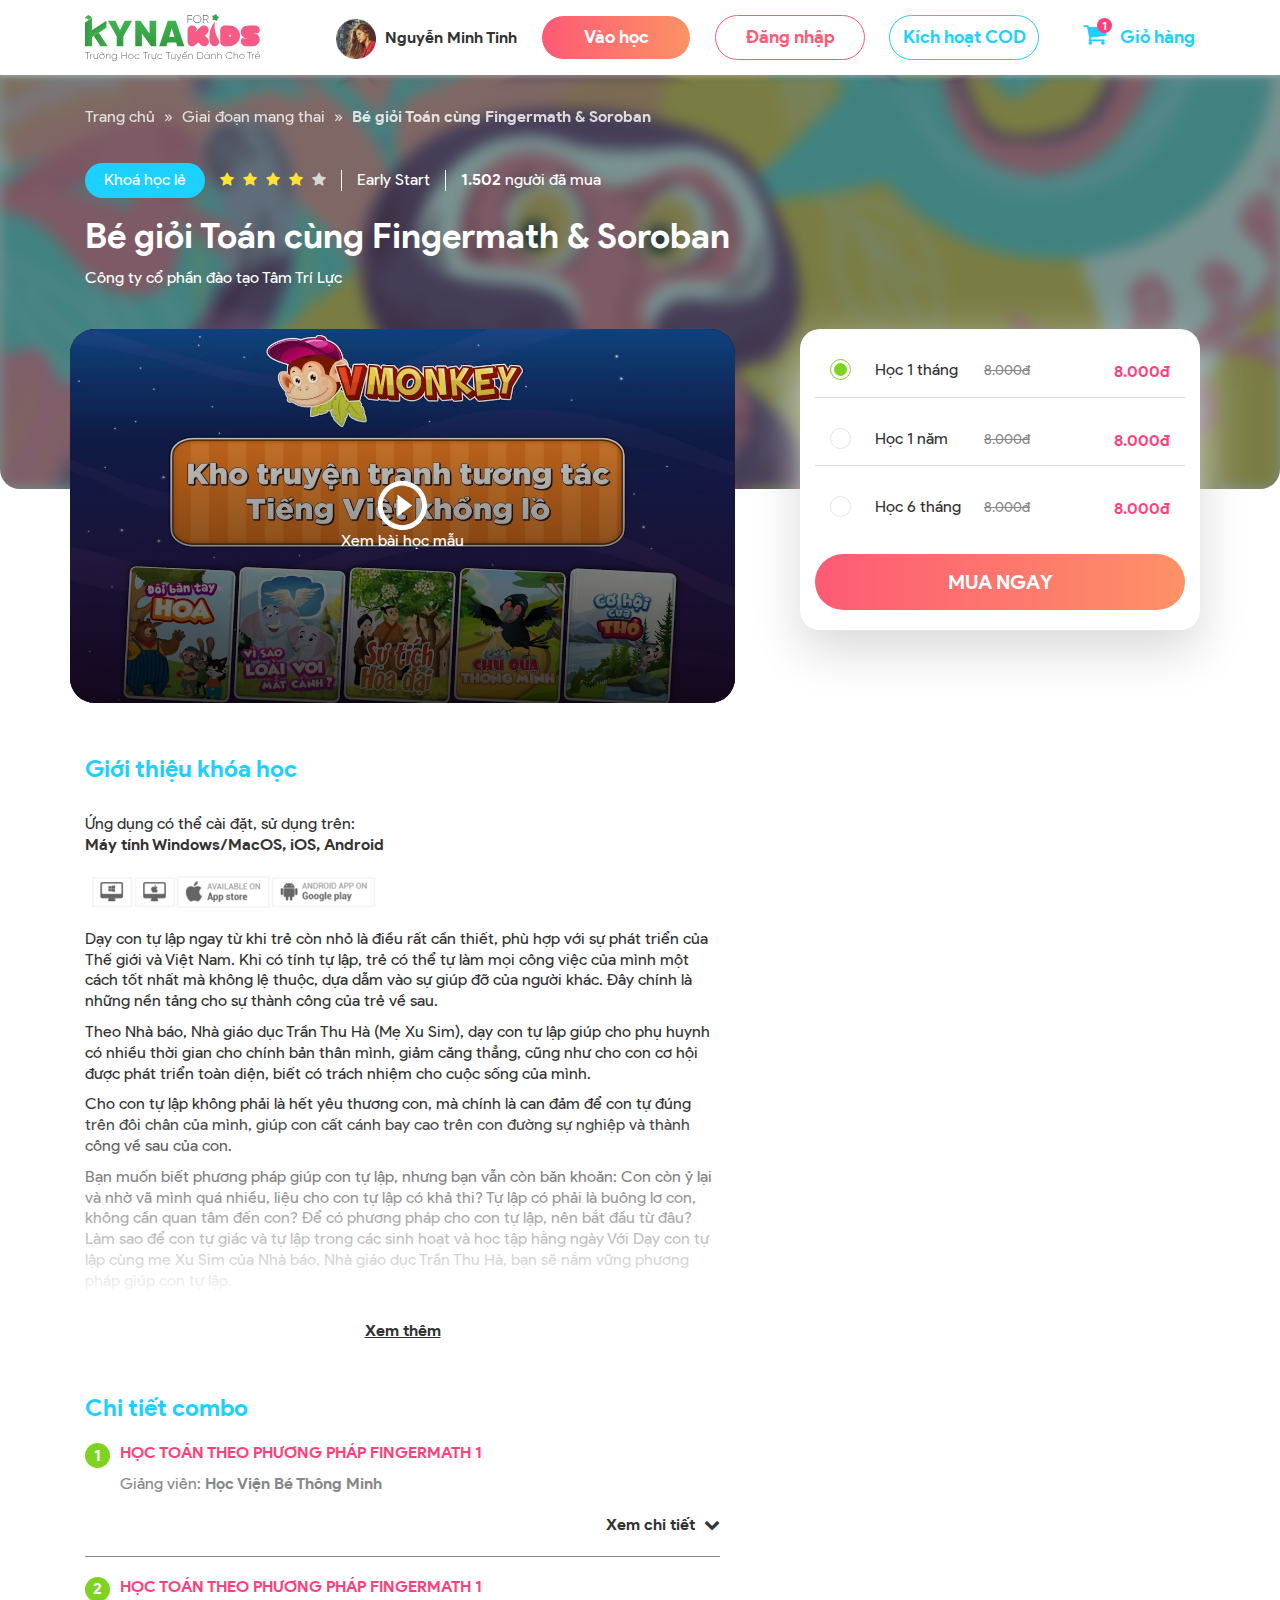
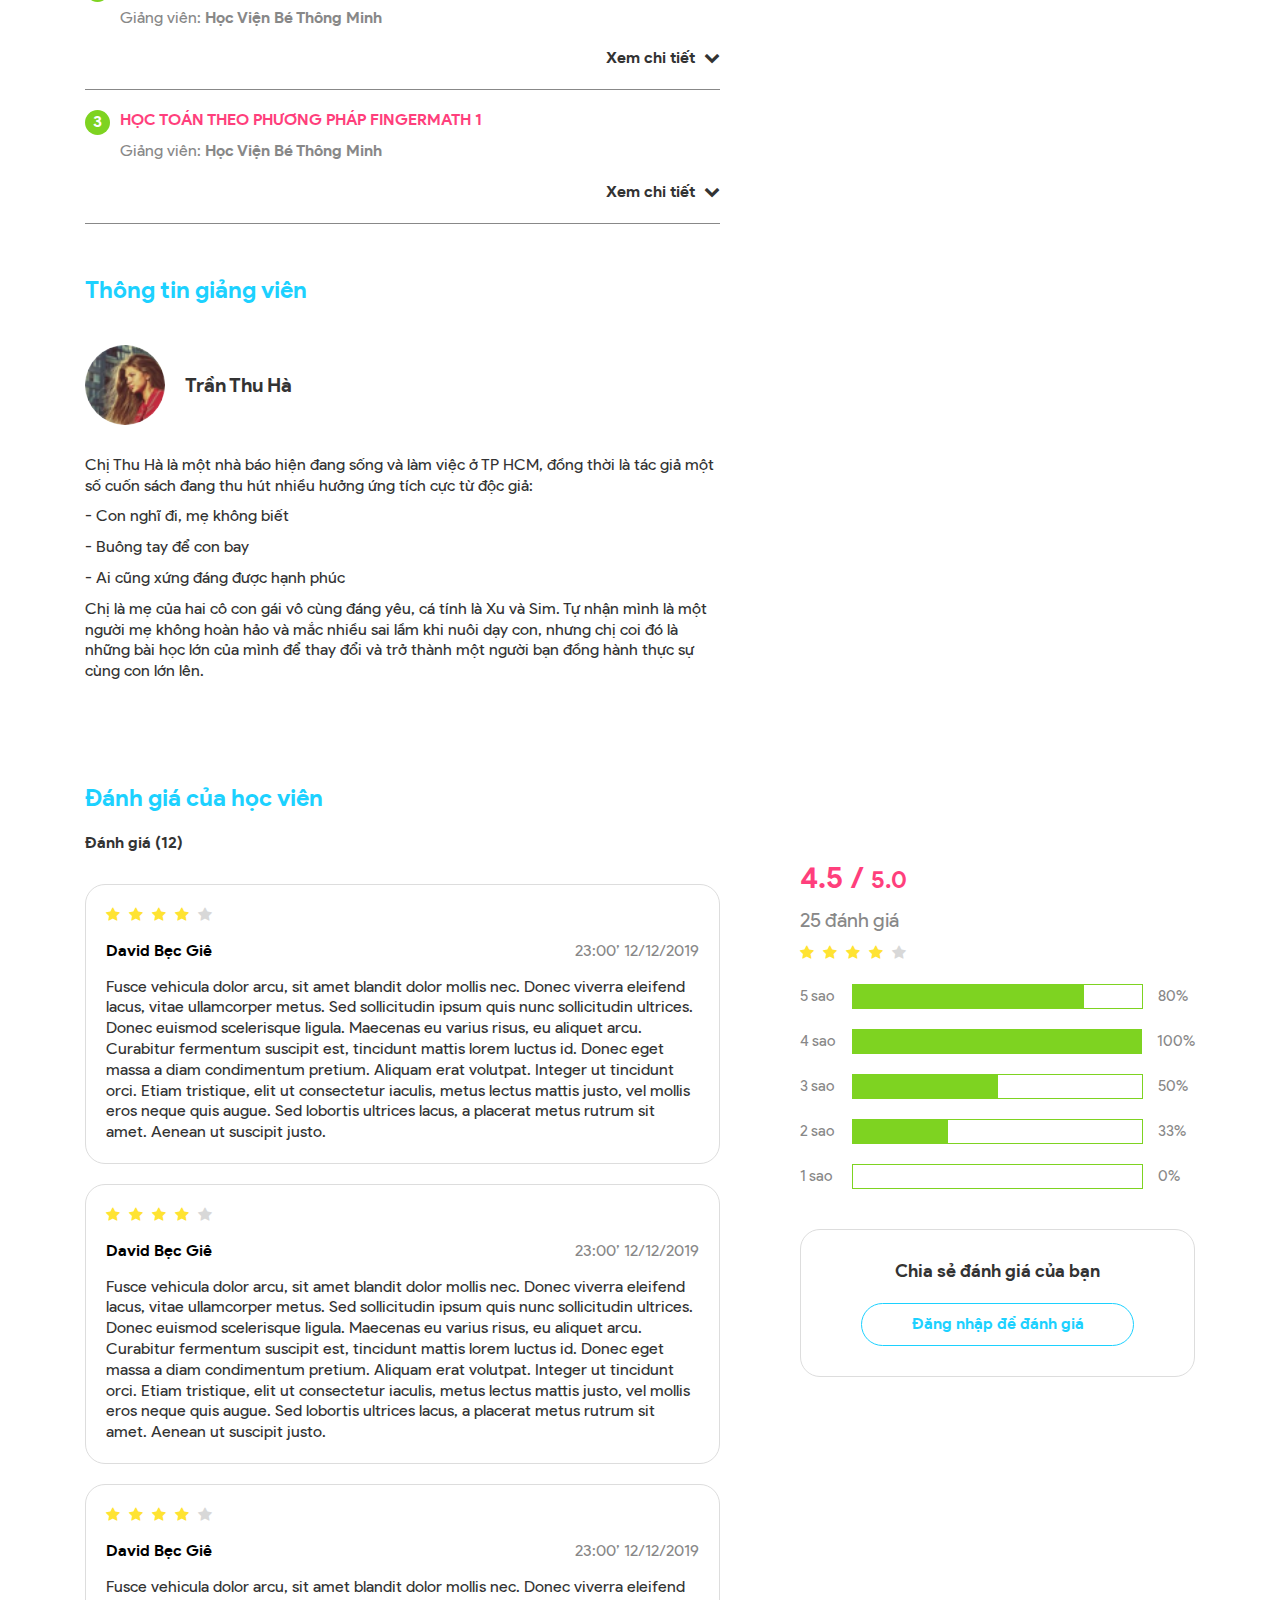
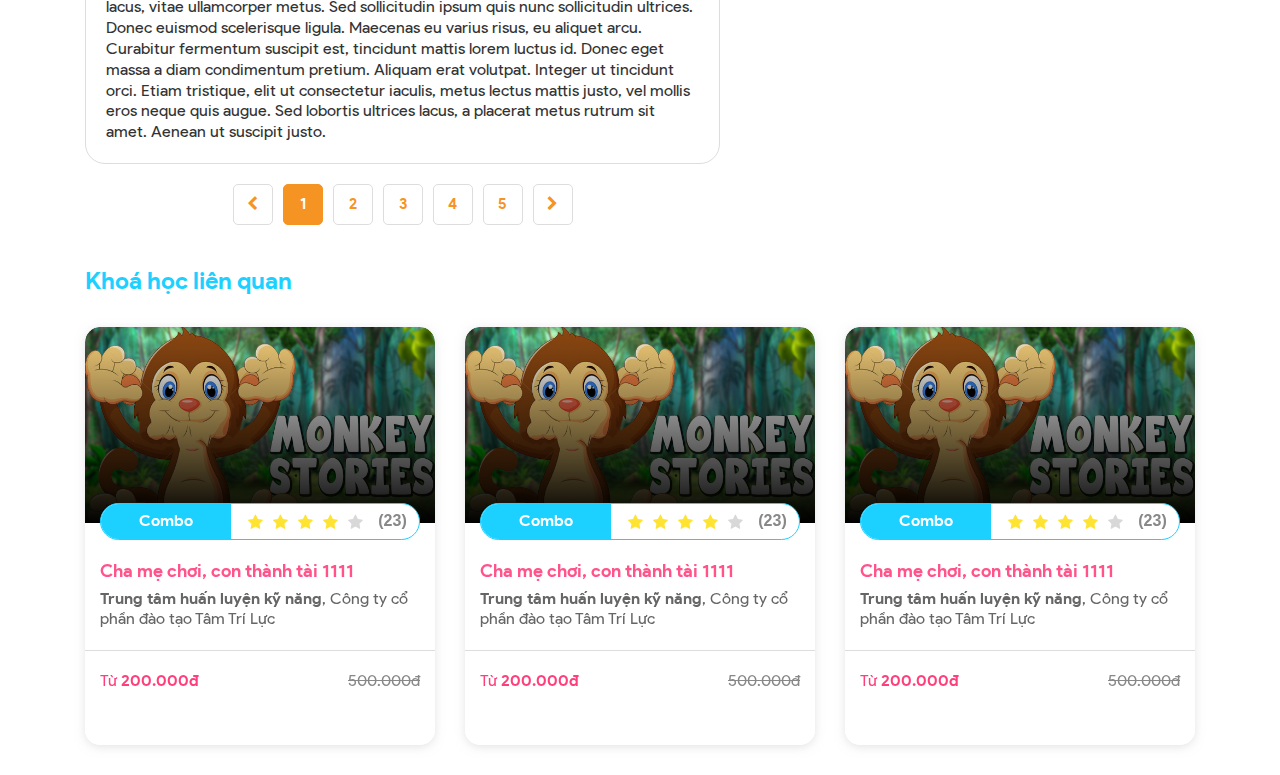
==== commit 12641f3d: "update shop details page" ====
--- a/layout/shop-details.html
+++ b/layout/shop-details.html
@@ -144,7 +144,10 @@
                                     <i class="fa fa-star" aria-hidden="true"></i>
                                     <i class="fa fa-star disable-active" aria-hidden="true"></i>
                                 </div>
-                                <span class="author">Early Start</span>
+                                <span class="author">
+                                    <b>Khoá học lẻ</b>
+                                    <b class="d-none" style="color: #7ed321;">Combo</b>
+                                </span>
                                 <span style="color: #333333;"><b>1.502</b> người đã mua</span>
                                 <h1>Kể chuyện tương tác - VNMonkey</h1>
                                 <div class="d-lg-none" style="color: #888888;">Trung tâm huấn luyện kỹ năng</div>
@@ -672,115 +675,214 @@
                 <div class="row course-row">
                     <div class="col-sm-6 col-lg-4">
                         <div class="course-item">
-                            <!--<a href="#"></a>-->
-                            <div class="wrapper">
-                                <div class="img">
-                                    <img class="img-fluid" src="../images/thumb-course.jpg" alt="">
-                                </div>
-                                <div class="wrapper-mb-style">
-                                    <div class="tag-rating">
-                                        <span class="tag">Khoá học lẻ</span>
-                                        <div class="rating">
-                                            <div class="stars">
-                                                <i class="fa fa-star" aria-hidden="true"></i>
-                                                <i class="fa fa-star" aria-hidden="true"></i>
-                                                <i class="fa fa-star" aria-hidden="true"></i>
-                                                <i class="fa fa-star" aria-hidden="true"></i>
-                                                <i class="fa fa-star disable-active" aria-hidden="true"></i>
+                            <a class="d-xl-none link" href="../layout/shop-details.html"></a>
+                            <div class="front">
+                                <div class="wrapper">
+                                    <div class="img">
+                                        <img class="img-fluid" src="../images/thumb-course.jpg" alt="">
+                                    </div>
+                                    <div class="wrapper-mb-style">
+                                        <div class="tag-rating">
+                                            <span class="tag">Combo</span>
+                                            <div class="rating">
+                                                <div class="stars">
+                                                    <i class="fa fa-star" aria-hidden="true"></i>
+                                                    <i class="fa fa-star" aria-hidden="true"></i>
+                                                    <i class="fa fa-star" aria-hidden="true"></i>
+                                                    <i class="fa fa-star" aria-hidden="true"></i>
+                                                    <i class="fa fa-star disable-active" aria-hidden="true"></i>
+                                                </div>
+                                                <span class="amount">(23)</span>
                                             </div>
-                                            <span class="amount">(23)</span>
-                                        </div>
-                                    </div>
-                                    <h3 class="d-lg-none">Cha mẹ chơi, con thành tài</h3>
-                                </div>
-                            </div>
-                            <div class="info">
-                                <h3 class="d-none d-lg-block">Cha mẹ chơi, con thành tài</h3>
-                                <p><b>Trung tâm huấn luyện kỹ năng,</b> Công ty cổ phần đào tạo Tâm Trí Lực </p>
-                                <div class="price d-none d-lg-flex">
+                                        </div>
+                                        <h3 class="d-lg-none">Cha mẹ chơi, con thành tài</h3>
+                                    </div>
+                                </div>
+                                <div class="info">
+                                    <h3 class="d-none d-lg-block">Cha mẹ chơi, con thành tài 1111</h3>
+                                    <p><b>Trung tâm huấn luyện kỹ năng</b>, Công ty cổ phần đào tạo Tâm Trí Lực</p>
+                                    <div class="price d-none d-lg-flex">
+                                        <span class="promotion-price">Từ <b>200.000đ</b></span>
+                                        <span class="origin-price">500.000đ</span>
+                                    </div>
+                                </div>
+                                <div class="price d-lg-none">
                                     <span class="promotion-price">Từ <b>200.000đ</b></span>
                                     <span class="origin-price">500.000đ</span>
                                 </div>
                             </div>
-                            <div class="price d-lg-none">
-                                <span class="promotion-price">Từ <b>200.000đ</b></span>
-                                <span class="origin-price">500.000đ</span>
+                            <div class="back">
+                                <div class='box-details d-none d-xl-block'>
+                                    <h4>Cha mẹ chơi, con thành tài</h4>
+                                    <div class='name'>
+                                        <b>Trung tâm huấn luyện kỹ năng</b>, Công ty cổ phần đào tạo Tâm Trí Lực
+                                    </div>
+                                    <div class='des'>
+                                        <ul>
+                                            <li>
+                                                <b>1. Cha mẹ chơi, con thành tài</b> <br>
+                                                Nguyễn Thị Bích Trâm, Chuyên gia tâm lý
+                                            </li>
+                                            <li>
+                                                <b>2. Cha mẹ chơi, con thành tài</b> <br>
+                                                Nguyễn Thị Bích Trâm, Chuyên gia tâm lý
+                                            </li>
+                                        </ul>
+                                    </div>
+                                    <div class='text-right'>
+                                        <a href='../layout/shop-details.html'>Xem thêm <i class='fa fa-arrow-right' aria-hidden='true'></i></a>
+                                    </div>
+                                    <div class='price'>
+                                        <span class='promotion-price'>Từ 200.000đ</span>
+                                        <span class='origin-price'>500.000đ</span>
+                                    </div>
+                                    <form action=''>
+                                        <button type='submit' style="margin-bottom: 15px;">MUA NGAY</button>
+                                        <button class="btn-add-to-cart" type='submit'>Thêm vào giỏ hàng</button>
+                                    </form>
+                                </div>
                             </div>
                         </div>
                     </div>
                     <div class="col-sm-6 col-lg-4">
                         <div class="course-item">
-                            <!--<a href="#"></a>-->
-                            <div class="wrapper">
-                                <div class="img">
-                                    <img class="img-fluid" src="../images/thumb-course.jpg" alt="">
-                                </div>
-                                <div class="wrapper-mb-style">
-                                    <div class="tag-rating">
-                                        <span class="tag">Combo</span>
-                                        <div class="rating">
-                                            <div class="stars">
-                                                <i class="fa fa-star" aria-hidden="true"></i>
-                                                <i class="fa fa-star" aria-hidden="true"></i>
-                                                <i class="fa fa-star" aria-hidden="true"></i>
-                                                <i class="fa fa-star" aria-hidden="true"></i>
-                                                <i class="fa fa-star disable-active" aria-hidden="true"></i>
+                            <a class="d-xl-none link" href="../layout/shop-details.html"></a>
+                            <div class="front">
+                                <div class="wrapper">
+                                    <div class="img">
+                                        <img class="img-fluid" src="../images/thumb-course.jpg" alt="">
+                                    </div>
+                                    <div class="wrapper-mb-style">
+                                        <div class="tag-rating">
+                                            <span class="tag">Combo</span>
+                                            <div class="rating">
+                                                <div class="stars">
+                                                    <i class="fa fa-star" aria-hidden="true"></i>
+                                                    <i class="fa fa-star" aria-hidden="true"></i>
+                                                    <i class="fa fa-star" aria-hidden="true"></i>
+                                                    <i class="fa fa-star" aria-hidden="true"></i>
+                                                    <i class="fa fa-star disable-active" aria-hidden="true"></i>
+                                                </div>
+                                                <span class="amount">(23)</span>
                                             </div>
-                                            <span class="amount">(23)</span>
-                                        </div>
-                                    </div>
-                                    <h3 class="d-lg-none">Cha mẹ chơi, con thành tài</h3>
-                                </div>
-                            </div>
-                            <div class="info">
-                                <h3 class="d-none d-lg-block">Cha mẹ chơi, con thành tài</h3>
-                                <p>Gồm <b>7</b> khoá học</p>
-                                <div class="price d-none d-lg-flex">
+                                        </div>
+                                        <h3 class="d-lg-none">Cha mẹ chơi, con thành tài</h3>
+                                    </div>
+                                </div>
+                                <div class="info">
+                                    <h3 class="d-none d-lg-block">Cha mẹ chơi, con thành tài 1111</h3>
+                                    <p><b>Trung tâm huấn luyện kỹ năng</b>, Công ty cổ phần đào tạo Tâm Trí Lực</p>
+                                    <div class="price d-none d-lg-flex">
+                                        <span class="promotion-price">Từ <b>200.000đ</b></span>
+                                        <span class="origin-price">500.000đ</span>
+                                    </div>
+                                </div>
+                                <div class="price d-lg-none">
                                     <span class="promotion-price">Từ <b>200.000đ</b></span>
                                     <span class="origin-price">500.000đ</span>
                                 </div>
                             </div>
-                            <div class="price d-lg-none">
-                                <span class="promotion-price">Từ <b>200.000đ</b></span>
-                                <span class="origin-price">500.000đ</span>
+                            <div class="back">
+                                <div class='box-details d-none d-xl-block'>
+                                    <h4>Cha mẹ chơi, con thành tài</h4>
+                                    <div class='name'>
+                                        <b>Trung tâm huấn luyện kỹ năng</b>, Công ty cổ phần đào tạo Tâm Trí Lực
+                                    </div>
+                                    <div class='des'>
+                                        <ul>
+                                            <li>
+                                                <b>1. Cha mẹ chơi, con thành tài</b> <br>
+                                                Nguyễn Thị Bích Trâm, Chuyên gia tâm lý
+                                            </li>
+                                            <li>
+                                                <b>2. Cha mẹ chơi, con thành tài</b> <br>
+                                                Nguyễn Thị Bích Trâm, Chuyên gia tâm lý
+                                            </li>
+                                        </ul>
+                                    </div>
+                                    <div class='text-right'>
+                                        <a href='../layout/shop-details.html'>Xem thêm <i class='fa fa-arrow-right' aria-hidden='true'></i></a>
+                                    </div>
+                                    <div class='price'>
+                                        <span class='promotion-price'>Từ 200.000đ</span>
+                                        <span class='origin-price'>500.000đ</span>
+                                    </div>
+                                    <form action=''>
+                                        <button type='submit' style="margin-bottom: 15px;">MUA NGAY</button>
+                                        <button class="btn-add-to-cart" type='submit'>Thêm vào giỏ hàng</button>
+                                    </form>
+                                </div>
                             </div>
                         </div>
                     </div>
                     <div class="col-sm-6 col-lg-4">
                         <div class="course-item">
-                            <!--<a href="#"></a>-->
-                            <div class="wrapper">
-                                <div class="img">
-                                    <img class="img-fluid" src="../images/thumb-course.jpg" alt="">
-                                </div>
-                                <div class="wrapper-mb-style">
-                                    <div class="tag-rating">
-                                        <span class="tag">Combo</span>
-                                        <div class="rating">
-                                            <div class="stars">
-                                                <i class="fa fa-star" aria-hidden="true"></i>
-                                                <i class="fa fa-star" aria-hidden="true"></i>
-                                                <i class="fa fa-star" aria-hidden="true"></i>
-                                                <i class="fa fa-star" aria-hidden="true"></i>
-                                                <i class="fa fa-star disable-active" aria-hidden="true"></i>
+                            <a class="d-xl-none link" href="../layout/shop-details.html"></a>
+                            <div class="front">
+                                <div class="wrapper">
+                                    <div class="img">
+                                        <img class="img-fluid" src="../images/thumb-course.jpg" alt="">
+                                    </div>
+                                    <div class="wrapper-mb-style">
+                                        <div class="tag-rating">
+                                            <span class="tag">Combo</span>
+                                            <div class="rating">
+                                                <div class="stars">
+                                                    <i class="fa fa-star" aria-hidden="true"></i>
+                                                    <i class="fa fa-star" aria-hidden="true"></i>
+                                                    <i class="fa fa-star" aria-hidden="true"></i>
+                                                    <i class="fa fa-star" aria-hidden="true"></i>
+                                                    <i class="fa fa-star disable-active" aria-hidden="true"></i>
+                                                </div>
+                                                <span class="amount">(23)</span>
                                             </div>
-                                            <span class="amount">(23)</span>
-                                        </div>
-                                    </div>
-                                    <h3 class="d-lg-none">Cha mẹ chơi, con thành tài</h3>
-                                </div>
-                            </div>
-                            <div class="info">
-                                <h3 class="d-none d-lg-block">Cha mẹ chơi, con thành tài</h3>
-                                <p>Gồm <b>7</b> khoá học</p>
-                                <div class="price d-none d-lg-flex">
+                                        </div>
+                                        <h3 class="d-lg-none">Cha mẹ chơi, con thành tài</h3>
+                                    </div>
+                                </div>
+                                <div class="info">
+                                    <h3 class="d-none d-lg-block">Cha mẹ chơi, con thành tài 1111</h3>
+                                    <p><b>Trung tâm huấn luyện kỹ năng</b>, Công ty cổ phần đào tạo Tâm Trí Lực</p>
+                                    <div class="price d-none d-lg-flex">
+                                        <span class="promotion-price">Từ <b>200.000đ</b></span>
+                                        <span class="origin-price">500.000đ</span>
+                                    </div>
+                                </div>
+                                <div class="price d-lg-none">
                                     <span class="promotion-price">Từ <b>200.000đ</b></span>
                                     <span class="origin-price">500.000đ</span>
                                 </div>
                             </div>
-                            <div class="price d-lg-none">
-                                <span class="promotion-price">Từ <b>200.000đ</b></span>
-                                <span class="origin-price">500.000đ</span>
+                            <div class="back">
+                                <div class='box-details d-none d-xl-block'>
+                                    <h4>Cha mẹ chơi, con thành tài</h4>
+                                    <div class='name'>
+                                        <b>Trung tâm huấn luyện kỹ năng</b>, Công ty cổ phần đào tạo Tâm Trí Lực
+                                    </div>
+                                    <div class='des'>
+                                        <ul>
+                                            <li>
+                                                <b>1. Cha mẹ chơi, con thành tài</b> <br>
+                                                Nguyễn Thị Bích Trâm, Chuyên gia tâm lý
+                                            </li>
+                                            <li>
+                                                <b>2. Cha mẹ chơi, con thành tài</b> <br>
+                                                Nguyễn Thị Bích Trâm, Chuyên gia tâm lý
+                                            </li>
+                                        </ul>
+                                    </div>
+                                    <div class='text-right'>
+                                        <a href='../layout/shop-details.html'>Xem thêm <i class='fa fa-arrow-right' aria-hidden='true'></i></a>
+                                    </div>
+                                    <div class='price'>
+                                        <span class='promotion-price'>Từ 200.000đ</span>
+                                        <span class='origin-price'>500.000đ</span>
+                                    </div>
+                                    <form action=''>
+                                        <button type='submit' style="margin-bottom: 15px;">MUA NGAY</button>
+                                        <button class="btn-add-to-cart" type='submit'>Thêm vào giỏ hàng</button>
+                                    </form>
+                                </div>
                             </div>
                         </div>
                     </div>
@@ -795,6 +897,7 @@
     <script src="../js/popper.min.js"></script>
     <script src="../js/bootstrap.min.js"></script>
     <script src="../js/slick.min.js"></script>
+    <script src="../js/jquery.flip.min.js"></script>
     <script src="../js/main.js"></script>
     <script>
         $('input[type="radio"]').on('click change', function() {
@@ -825,13 +928,13 @@
             })
         }
     </script>
-    <script>
-        if (window.matchMedia('(max-width: 767px)').matches){
-            $('#relevant-app .col-sm-6').slick({
-                slidesToShow: 1,
-            });
-        }
-    </script>
+    <!--<script>-->
+        <!--if (window.matchMedia('(max-width: 767px)').matches){-->
+            <!--$('#relevant-app .col-sm-6').slick({-->
+                <!--slidesToShow: 1,-->
+            <!--});-->
+        <!--}-->
+    <!--</script>-->
 
     <script>
         // Load more text description
--- a/css/main.css
+++ b/css/main.css
@@ -416,12 +416,17 @@
 
 .course-item {
   border: 1px solid #dddddd;
-  padding: 20px 15px 10px;
   border-radius: 15px;
-  margin-bottom: 20px; }
-  @media (min-width: 992px) {
+  margin-bottom: 20px;
+  overflow: hidden;
+  padding: 20px 15px;
+  position: relative; }
+  @media (min-width: 768px) {
     .course-item {
-      padding: 0 0 10px;
+      margin-bottom: 30px; } }
+  @media (min-width: 992px) {
+    .course-item {
+      padding: 0;
       border: none;
       box-shadow: 0 2px 10px 0 rgba(202, 202, 202, 0.5);
       margin-bottom: 30px;
@@ -443,55 +448,59 @@
         left: initial;
         right: -10px;
         top: 20px; }
+    .course-item .front {
+      background-color: #ffffff;
+      height: 100%; } }
+  @media (min-width: 1200px) and (min-width: 992px) {
+    .course-item .front .info h3 {
+      padding: 0 15px !important; } }
+  @media (min-width: 1200px) {
+    .course-item .back {
+      background-color: #ffffff;
+      height: 100%; }
     .course-item .box-details {
-      width: 350px;
+      width: 100%;
       background: #ffffff;
       box-shadow: 0 2px 19px 0 rgba(204, 204, 204, 0.5);
-      padding: 30px 20px;
-      margin-left: 10px;
-      border-radius: 15px;
-      position: absolute;
-      right: calc(-100% - 10px);
-      top: 0;
-      z-index: 3;
-      opacity: 0;
-      visibility: hidden;
-      transition: all .3s ease-in-out; }
-      .course-item .box-details:after {
-        display: block;
-        content: '';
-        width: 0px;
-        height: 0px;
-        border-top: 10px solid transparent;
-        border-bottom: 10px solid transparent;
-        border-right: 10px solid #ffffff;
-        position: absolute;
-        left: -10px;
-        top: 20px; }
+      padding: 15px 20px;
+      border-radius: 15px; }
       .course-item .box-details h4 {
         color: #ff3f7c;
-        font-size: 24px;
+        font-size: 18px;
         font-weight: 700; }
       .course-item .box-details .name {
-        margin: 10px 0; }
+        margin: 10px 0;
+        overflow: hidden;
+        text-overflow: ellipsis;
+        display: -webkit-box;
+        -webkit-box-orient: vertical;
+        -webkit-line-clamp: 1;
+        line-height: 20px; }
       .course-item .box-details .des {
         overflow: hidden;
         text-overflow: ellipsis;
         display: -webkit-box;
         -webkit-box-orient: vertical;
-        -webkit-line-clamp: 4;
-        max-height: 80px;
+        -webkit-line-clamp: 5;
+        height: 100px;
         line-height: 20px; }
+        .course-item .box-details .des ul li {
+          margin-bottom: 10px; }
+          .course-item .box-details .des ul li:last-child {
+            margin-bottom: 0; }
       .course-item .box-details a {
         color: #333333;
-        margin-top: 10px; }
+        margin-top: 10px;
+        display: inline-block;
+        text-decoration: underline; }
       .course-item .box-details .price {
         display: flex;
         justify-content: space-between;
         align-items: center;
-        margin: 20px 0 15px -20px;
+        margin: 15px 0 15px -20px;
         width: calc(100% + 40px);
-        padding: 20px 20px 5px; }
+        padding: 0 20px 5px;
+        border-top: none; }
         .course-item .box-details .price .promotion-price {
           color: #ff3f7c;
           font-size: 18px;
@@ -508,9 +517,13 @@
         color: #ffffff;
         padding: 12px 0 10px;
         border: none; }
-    .course-item:hover .box-details {
-      opacity: 1;
-      visibility: visible; } }
+        .course-item .box-details button.btn-add-to-cart {
+          background-image: none;
+          border: 1px solid #ff3f7c;
+          color: #ff3f7c; }
+          .course-item .box-details button.btn-add-to-cart:hover {
+            color: #ffffff;
+            background-color: #ff3f7c; } }
   .course-item .link {
     position: absolute;
     left: 0;
@@ -624,7 +637,8 @@
         font-size: 18px; } }
     .course-item .info p {
       font-size: 16px;
-      color: #666666; }
+      color: #666666;
+      min-height: 40px; }
       @media (min-width: 992px) {
         .course-item .info p {
           padding: 0 15px; } }
@@ -893,11 +907,14 @@
       #homepage #highlight-combo .slider {
         width: 100%;
         margin-left: 0; } }
+  @media (min-width: 992px) {
+    #homepage #highlight-combo .item {
+      margin: 0 15px 20px; } }
   #homepage #highlight-combo .course-item {
     padding: 0 15px 10px; }
-    @media (min-width: 992px) {
+    @media (min-width: 1200px) {
       #homepage #highlight-combo .course-item {
-        margin: 0 15px 20px; } }
+        padding: 0; } }
     @media (min-width: 992px) {
       #homepage #highlight-combo .course-item .info h3 {
         padding: 0; } }
@@ -916,8 +933,8 @@
         width: 100%; }
         @media (min-width: 992px) {
           #homepage #highlight-combo .course-item .wrapper .wrapper-mb-style {
-            width: calc(100% - 10px);
-            margin-left: 5px; } }
+            width: calc(100% - 30px);
+            margin-left: 15px; } }
         #homepage #highlight-combo .course-item .wrapper .wrapper-mb-style .tag-rating {
           justify-content: left; }
           @media (min-width: 992px) {
@@ -972,10 +989,18 @@
         #homepage #content .category .item:hover {
           background-image: linear-gradient(239deg, #6de0fd, #3bbdf9);
           border-color: #6de0fd; }
+          #homepage #content .category .item:hover .wrapper .wrapper-icon img {
+            margin-top: -45px; }
           #homepage #content .category .item:hover .wrapper .text {
-            color: #ffffff; }
-          #homepage #content .category .item:hover .wrapper .ico-moon:before, #homepage #content .category .item:hover .wrapper .path1:before, #homepage #content .category .item:hover .wrapper .path2:before, #homepage #content .category .item:hover .wrapper path3:before {
             color: #ffffff; } }
+    #homepage #content .category .item.active {
+      background-image: linear-gradient(239deg, #6de0fd, #3bbdf9);
+      border-color: #6de0fd; }
+      @media (min-width: 1200px) {
+        #homepage #content .category .item.active .wrapper .wrapper-icon img {
+          margin-top: -45px; } }
+      #homepage #content .category .item.active .wrapper .text {
+        color: #ffffff; }
     @media (min-width: 992px) {
       #homepage #content .category .item:last-child {
         margin-right: 0; } }
@@ -987,23 +1012,21 @@
         #homepage #content .category .item .wrapper {
           display: block;
           text-align: center; } }
-    #homepage #content .category .item .ico-moon {
-      font-size: 20px;
-      margin-right: 10px; }
-      @media (min-width: 992px) {
-        #homepage #content .category .item .ico-moon {
-          margin: 0 0 10px 0;
-          font-size: 35px;
-          display: block; } }
-      @media (min-width: 1200px) {
-        #homepage #content .category .item .ico-moon {
-          font-size: 45px; } }
-      #homepage #content .category .item .ico-moon:before {
-        color: #ffffff; }
-        @media (min-width: 1200px) {
-          #homepage #content .category .item .ico-moon:before {
-            color: #00b2ff;
-            transition: all .3s ease; } }
+      #homepage #content .category .item .wrapper .wrapper-icon {
+        height: 40px;
+        overflow-y: hidden;
+        margin-right: 10px;
+        display: inline-block; }
+        @media (min-width: 992px) {
+          #homepage #content .category .item .wrapper .wrapper-icon {
+            margin: 0 0 5px 0; } }
+        #homepage #content .category .item .wrapper .wrapper-icon img {
+          margin-top: -45px;
+          height: 85px; }
+          @media (min-width: 1200px) {
+            #homepage #content .category .item .wrapper .wrapper-icon img {
+              margin-top: 0;
+              transition: all .5s ease; } }
     #homepage #content .category .item .text {
       font-weight: 700; }
       @media (min-width: 992px) {
@@ -1328,7 +1351,7 @@
       font-size: 18px; }
     #shop-details-page #video .video .description span {
       font-size: 16px;
-      color: #888888;
+      color: #1cd1ff;
       margin: 10px 0 5px;
       display: inline-block; }
       #shop-details-page #video .video .description span.author {
@@ -1539,22 +1562,24 @@
 #shop-details-page #intro .devices .img {
   margin: 15px 0; }
 
-#shop-details-page #intro .description.need-limit {
-  max-height: 500px;
-  overflow: hidden;
-  position: relative; }
-  #shop-details-page #intro .description.need-limit:after {
-    content: '';
-    display: block;
-    position: absolute;
-    left: 0;
-    bottom: 0;
-    width: 100%;
-    height: 200px;
-    background-image: linear-gradient(to bottom, rgba(255, 255, 255, 0), #ffffff); }
-
-#shop-details-page #intro .description p {
-  margin-bottom: 10px; }
+#shop-details-page #intro .description {
+  margin-bottom: 40px; }
+  #shop-details-page #intro .description.need-limit {
+    max-height: 500px;
+    overflow: hidden;
+    position: relative;
+    margin-bottom: 0; }
+    #shop-details-page #intro .description.need-limit:after {
+      content: '';
+      display: block;
+      position: absolute;
+      left: 0;
+      bottom: 0;
+      width: 100%;
+      height: 200px;
+      background-image: linear-gradient(to bottom, rgba(255, 255, 255, 0), #ffffff); }
+  #shop-details-page #intro .description p {
+    margin-bottom: 10px; }
 
 #shop-details-page #intro #load-more {
   font-weight: 700;
